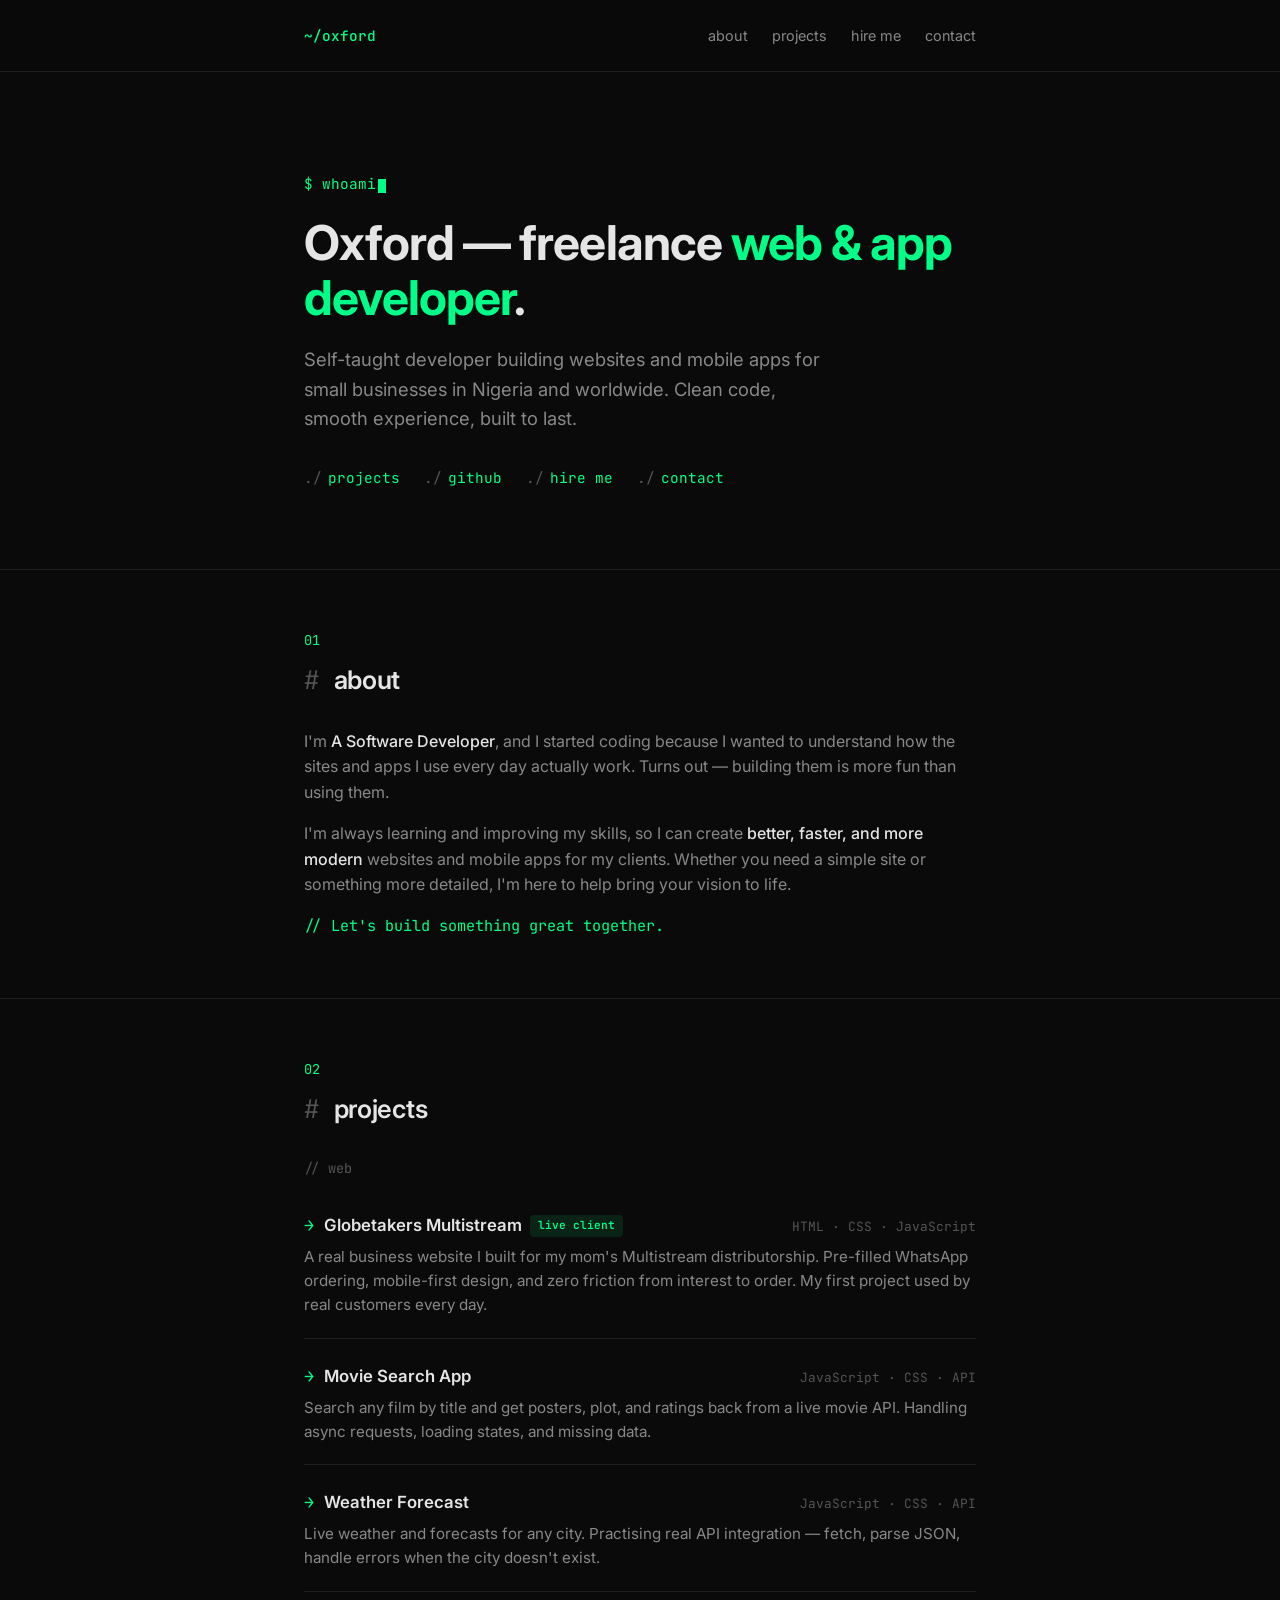
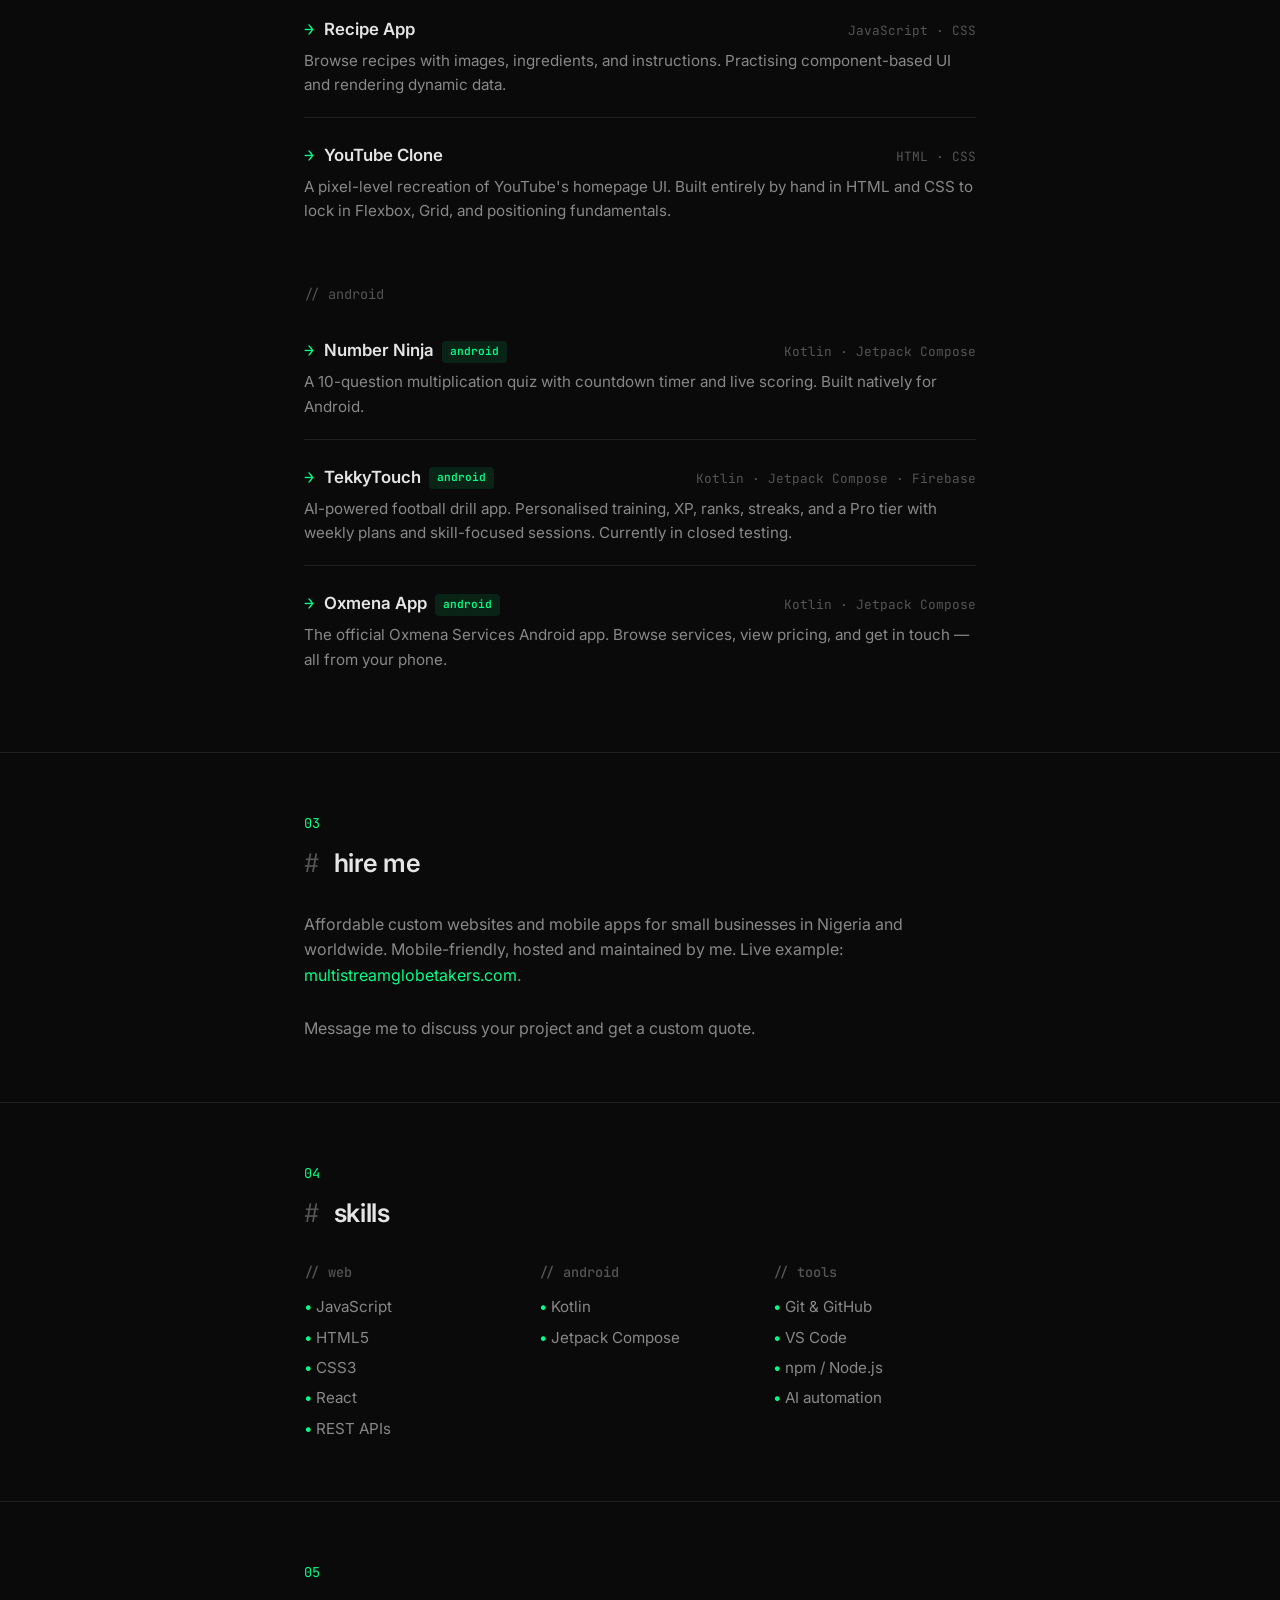
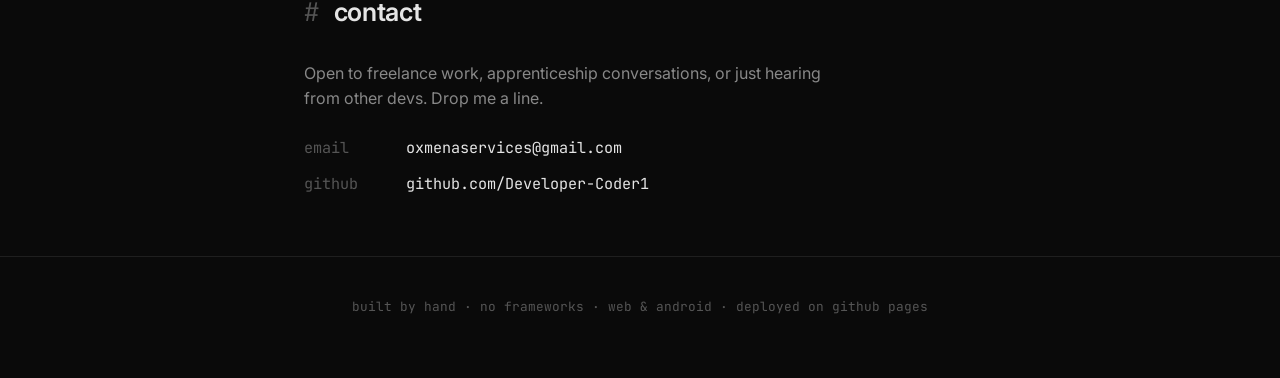
==== index.html @ 6ca4ce70 "Update website to be built around NIgeria" ====
<!DOCTYPE html>
<html lang="en-NG">
<head>
<meta charset="UTF-8" />
<meta name="viewport" content="width=device-width, initial-scale=1.0"/>
<title>Website Design in Nigeria | Business Websites & Apps | Oxmena</title>
  <link rel="icon" type="image/jpeg" href="Facebook-profile2.jpeg">
<meta name="description" content="Affordable custom websites and Android apps for Nigerian businesses and clients worldwide. Mobile-friendly, hosted and maintained by hand. Get a quote today." />
<link rel="preconnect" href="https://fonts.googleapis.com">
<link rel="preconnect" href="https://fonts.gstatic.com" crossorigin>
<link href="https://fonts.googleapis.com/css2?family=Inter:wght@400;500;600;700&family=JetBrains+Mono:wght@400;500&display=swap" rel="stylesheet">
<style>
  :root {
    --bg: #0a0a0a;
    --bg-elev: #121212;
    --border: #1f1f1f;
    --border-hover: #2a2a2a;
    --text: #e5e5e5;
    --text-dim: #888;
    --text-faint: #555;
    --accent: #00ff88;
    --accent-dim: rgba(0, 255, 136, 0.1);
  }
  * { margin: 0; padding: 0; box-sizing: border-box; }
  html { scroll-behavior: smooth; }
  body {
    font-family: 'Inter', -apple-system, sans-serif;
    background: var(--bg);
    color: var(--text);
    line-height: 1.6;
    font-size: 16px;
    -webkit-font-smoothing: antialiased;
  }
  .mono { font-family: 'JetBrains Mono', monospace; }
  a {
    color: var(--accent);
    text-decoration: none;
    transition: opacity 0.15s;
  }
  a:hover { opacity: 0.7; }
  .container {
    max-width: 720px;
    margin: 0 auto;
    padding: 0 24px;
  }
  /* NAV */
  nav {
    padding: 24px 0;
    position: sticky;
    top: 0;
    background: rgba(10, 10, 10, 0.85);
    backdrop-filter: blur(10px);
    border-bottom: 1px solid var(--border);
    z-index: 10;
  }
  nav .container {
    display: flex;
    justify-content: space-between;
    align-items: center;
    font-size: 0.9rem;
  }
  nav .logo {
    font-family: 'JetBrains Mono', monospace;
    color: var(--accent);
    font-weight: 500;
  }
  nav ul {
    list-style: none;
    display: flex;
    gap: 24px;
  }
  nav ul a {
    color: var(--text-dim);
  }
  nav ul a:hover { color: var(--text); opacity: 1; }
  /* HERO */
  .hero {
    padding: 100px 0 80px;
  }
  .hero .prompt {
    color: var(--accent);
    font-family: 'JetBrains Mono', monospace;
    font-size: 0.9rem;
    margin-bottom: 20px;
  }
  .hero h1 {
    font-size: clamp(2rem, 5vw, 3rem);
    font-weight: 700;
    line-height: 1.15;
    letter-spacing: -0.02em;
    margin-bottom: 20px;
  }
  .hero h1 .accent { color: var(--accent); }
  .hero .tagline {
    font-size: 1.15rem;
    color: var(--text-dim);
    margin-bottom: 32px;
    max-width: 540px;
  }
  .hero-links {
    display: flex;
    gap: 24px;
    flex-wrap: wrap;
    font-family: 'JetBrains Mono', monospace;
    font-size: 0.9rem;
  }
  .hero-links a {
    display: inline-flex;
    align-items: center;
    gap: 6px;
  }
  .hero-links a::before { content: './'; color: var(--text-faint); }
  /* SECTIONS */
  section.content {
    padding: 60px 0;
    border-top: 1px solid var(--border);
    scroll-margin-top: 80px;
  }
  .section-label {
    font-family: 'JetBrains Mono', monospace;
    color: var(--accent);
    font-size: 0.85rem;
    margin-bottom: 8px;
  }
  .section-title {
    font-size: 1.6rem;
    font-weight: 600;
    margin-bottom: 28px;
    letter-spacing: -0.01em;
  }
  .section-title::before {
    content: '# ';
    color: var(--text-faint);
    font-family: 'JetBrains Mono', monospace;
    font-weight: 400;
  }
  /* ABOUT */
  .about p {
    color: var(--text-dim);
    margin-bottom: 16px;
  }
  .about p:last-child { margin-bottom: 0; }
  .about strong { color: var(--text); font-weight: 500; }
  .about .closer {
    color: var(--accent);
    font-family: 'JetBrains Mono', monospace;
    font-size: 0.95rem;
    margin-top: 8px;
  }
  /* PROJECTS */
  .projects {
    display: flex;
    flex-direction: column;
    gap: 4px;
  }
  .project {
    display: block;
    padding: 20px 0;
    border-bottom: 1px solid var(--border);
    transition: padding-left 0.2s;
    color: var(--text);
  }
  .project:last-child { border-bottom: none; }
  .project:hover {
    padding-left: 12px;
    opacity: 1;
  }
  .project-header {
    display: flex;
    justify-content: space-between;
    align-items: baseline;
    margin-bottom: 6px;
    gap: 16px;
    flex-wrap: wrap;
  }
  .project-name {
    font-weight: 600;
    font-size: 1.05rem;
  }
  .project-name::before {
    content: '→ ';
    color: var(--accent);
    font-family: 'JetBrains Mono', monospace;
  }
  .project-badge {
    display: inline-block;
    margin-left: 8px;
    padding: 2px 8px;
    background: var(--accent-dim);
    color: var(--accent);
    font-family: 'JetBrains Mono', monospace;
    font-size: 0.7rem;
    border-radius: 4px;
    vertical-align: middle;
  }
  .project-tech {
    font-family: 'JetBrains Mono', monospace;
    font-size: 0.8rem;
    color: var(--text-faint);
  }
  .project p {
    color: var(--text-dim);
    font-size: 0.95rem;
    margin: 0;
  }
  /* SKILLS */
  .skills {
    display: grid;
    grid-template-columns: repeat(auto-fit, minmax(200px, 1fr));
    gap: 32px;
  }
  .skill-group h3 {
    font-family: 'JetBrains Mono', monospace;
    font-size: 0.85rem;
    color: var(--text-faint);
    margin-bottom: 12px;
    font-weight: 500;
  }
  .skill-group ul {
    list-style: none;
    display: flex;
    flex-direction: column;
    gap: 6px;
  }
  .skill-group li {
    color: var(--text-dim);
    font-size: 0.95rem;
  }
  .skill-group li::before {
    content: '• ';
    color: var(--accent);
  }
  /* PRICING */
  .pricing {
    display: flex;
    flex-direction: column;
    gap: 16px;
  }
  .tier {
    border: 1px solid var(--border);
    border-radius: 10px;
    padding: 24px;
    background: var(--bg-elev);
    transition: border-color 0.2s;
  }
  .tier:hover { border-color: var(--border-hover); }
  .tier.featured { border-color: var(--accent); }
  .tier-head {
    display: flex;
    justify-content: space-between;
    align-items: baseline;
    margin-bottom: 4px;
    gap: 12px;
    flex-wrap: wrap;
  }
  .tier-name {
    font-size: 1.1rem;
    font-weight: 600;
  }
  .tier-name::before {
    content: '$ ';
    color: var(--accent);
    font-family: 'JetBrains Mono', monospace;
  }
  .tier-tag {
    display: inline-block;
    margin-left: 8px;
    padding: 2px 8px;
    background: var(--accent-dim);
    color: var(--accent);
    font-family: 'JetBrains Mono', monospace;
    font-size: 0.7rem;
    border-radius: 4px;
    vertical-align: middle;
  }
  .tier-price {
    font-family: 'JetBrains Mono', monospace;
    color: var(--accent);
    font-size: 1rem;
    font-weight: 500;
  }
  .tier-sub {
    color: var(--text-faint);
    font-family: 'JetBrains Mono', monospace;
    font-size: 0.8rem;
    margin-bottom: 16px;
  }
  .tier ul {
    list-style: none;
    margin-bottom: 20px;
  }
  .tier ul li {
    color: var(--text-dim);
    font-size: 0.95rem;
    padding: 4px 0;
  }
  .tier ul li::before {
    content: '✓ ';
    color: var(--accent);
    font-family: 'JetBrains Mono', monospace;
    margin-right: 4px;
  }
  .tier-cta {
    display: inline-block;
    font-family: 'JetBrains Mono', monospace;
    font-size: 0.85rem;
    color: var(--accent);
    border: 1px solid var(--accent);
    padding: 8px 16px;
    border-radius: 6px;
    transition: all 0.2s;
  }
  .tier-cta:hover {
    background: var(--accent);
    color: var(--bg);
    opacity: 1;
  }
  .tier-cta::before { content: './'; color: inherit; opacity: 0.6; }
  .pricing-note {
    color: var(--text-faint);
    font-family: 'JetBrains Mono', monospace;
    font-size: 0.8rem;
    margin-top: 16px;
    line-height: 1.7;
  }
  /* NAIRA PRICING TABLE */
  .naira-table {
    margin-top: 32px;
    border: 1px solid var(--border);
    border-radius: 10px;
    overflow: hidden;
    background: var(--bg-elev);
  }
  .naira-head {
    padding: 16px 20px;
    border-bottom: 1px solid var(--border);
    font-family: 'JetBrains Mono', monospace;
    font-size: 0.85rem;
    color: var(--accent);
  }
  .naira-row {
    display: grid;
    grid-template-columns: 1fr 1.4fr 1fr;
    gap: 12px;
    padding: 14px 20px;
    border-bottom: 1px solid var(--border);
    font-size: 0.9rem;
    align-items: baseline;
  }
  .naira-row:last-child { border-bottom: none; }
  .naira-row.header {
    font-family: 'JetBrains Mono', monospace;
    font-size: 0.75rem;
    color: var(--text-faint);
    text-transform: uppercase;
    letter-spacing: 0.05em;
  }
  .naira-row .pkg { font-weight: 600; color: var(--text); }
  .naira-row .price { color: var(--accent); font-family: 'JetBrains Mono', monospace; }
  .naira-row .total { color: var(--text-dim); font-family: 'JetBrains Mono', monospace; font-size: 0.85rem; }
  @media (max-width: 600px) {
    .naira-row { grid-template-columns: 1fr; gap: 4px; padding: 14px 16px; }
    .naira-row.header { display: none; }
    .naira-row .price::before { content: 'Setup + hosting: '; color: var(--text-faint); }
    .naira-row .total::before { content: 'Year 1 total: '; color: var(--text-faint); }
  }
  /* CONTACT */
  .contact p {
    color: var(--text-dim);
    margin-bottom: 24px;
    max-width: 540px;
  }
  .contact-list {
    display: flex;
    flex-direction: column;
    gap: 12px;
    font-family: 'JetBrains Mono', monospace;
    font-size: 0.95rem;
  }
  .contact-list a {
    display: inline-flex;
    gap: 12px;
    color: var(--text);
  }
  .contact-list .label {
    color: var(--text-faint);
    min-width: 90px;
  }
  /* FOOTER */
  footer {
    padding: 40px 0 60px;
    border-top: 1px solid var(--border);
    font-family: 'JetBrains Mono', monospace;
    font-size: 0.8rem;
    color: var(--text-faint);
    text-align: center;
  }
  /* FADE IN */
  .reveal {
    opacity: 0;
    transform: translateY(16px);
    transition: opacity 0.5s, transform 0.5s;
  }
  .reveal.visible {
    opacity: 1;
    transform: translateY(0);
  }
  /* CURSOR */
  .cursor {
    display: inline-block;
    width: 8px;
    height: 1em;
    background: var(--accent);
    vertical-align: text-bottom;
    animation: blink 1s infinite;
    margin-left: 2px;
  }
  @keyframes blink {
    0%, 49% { opacity: 1; }
    50%, 100% { opacity: 0; }
  }
  @media (max-width: 600px) {
    nav ul { gap: 14px; }
    .hero { padding: 60px 0 40px; }
    section.content { padding: 48px 0; }
    .tier { padding: 20px; }
  }
</style>
</head>
<body>
<nav>
  <div class="container">
    <span class="logo">~/oxford</span>
    <ul>
      <li><a href="#about">about</a></li>
      <li><a href="#projects">projects</a></li>
      <li><a href="#hire">hire me</a></li>
      <li><a href="#contact">contact</a></li>
    </ul>
  </div>
</nav>
<header class="hero">
  <div class="container">
    <div class="prompt">$ whoami<span class="cursor"></span></div>
    <h1>Oxford — freelance <span class="accent">web & app developer</span>.</h1>
    <p class="tagline">Self-taught developer building websites and mobile apps for small businesses in Nigeria and worldwide. Clean code, smooth experience, built to last.</p>
    <div class="hero-links">
      <a href="#projects">projects</a>
      <a href="https://github.com/Developer-Coder1" target="_blank" rel="noopener">github</a>
      <a href="#hire">hire me</a>
      <a href="#contact">contact</a>
    </div>
  </div>
</header>
<section id="about" class="content">
  <div class="container about reveal">
    <div class="section-label">01</div>
    <h2 class="section-title">about</h2>
    <p>I'm <strong>A Software Developer</strong>, and I started coding because I wanted to understand how the sites and apps I use every day actually work. Turns out — building them is more fun than using them.</p>
    <p>I'm always learning and improving my skills, so I can create <strong>better, faster, and more modern</strong> websites and mobile apps for my clients. Whether you need a simple site or something more detailed, I'm here to help bring your vision to life.</p>
    <p class="closer">// Let's build something great together.</p>
  </div>
</section>

<section id="projects" class="content">
  <div class="container reveal">
    <div class="section-label">02</div>
    <h2 class="section-title">projects</h2>

    <p style="font-family: 'JetBrains Mono', monospace; font-size: 0.85rem; color: var(--text-faint); margin-bottom: 12px;">// web</p>
    <div class="projects">
      <a class="project" href="https://www.multistreamglobetakers.com/" target="_blank" rel="noopener">
        <div class="project-header">
          <span class="project-name">Globetakers Multistream<span class="project-badge">live client</span></span>
          <span class="project-tech">HTML · CSS · JavaScript</span>
        </div>
        <p>A real business website I built for my mom's Multistream distributorship. Pre-filled WhatsApp ordering, mobile-first design, and zero friction from interest to order. My first project used by real customers every day.</p>
      </a>
      <a class="project" href="https://movie-search-app-one-flax.vercel.app" target="_blank" rel="noopener">
        <div class="project-header">
          <span class="project-name">Movie Search App</span>
          <span class="project-tech">JavaScript · CSS · API</span>
        </div>
        <p>Search any film by title and get posters, plot, and ratings back from a live movie API. Handling async requests, loading states, and missing data.</p>
      </a>
      <a class="project" href="https://weather-forecast-project-zeta.vercel.app" target="_blank" rel="noopener">
        <div class="project-header">
          <span class="project-name">Weather Forecast</span>
          <span class="project-tech">JavaScript · CSS · API</span>
        </div>
        <p>Live weather and forecasts for any city. Practising real API integration — fetch, parse JSON, handle errors when the city doesn't exist.</p>
      </a>
      <a class="project" href="https://recipe-app-phi-seven-26.vercel.app" target="_blank" rel="noopener">
        <div class="project-header">
          <span class="project-name">Recipe App</span>
          <span class="project-tech">JavaScript · CSS</span>
        </div>
        <p>Browse recipes with images, ingredients, and instructions. Practising component-based UI and rendering dynamic data.</p>
      </a>
      <a class="project" href="https://youtube-clone-phi-eight-50.vercel.app" target="_blank" rel="noopener">
        <div class="project-header">
          <span class="project-name">YouTube Clone</span>
          <span class="project-tech">HTML · CSS</span>
        </div>
        <p>A pixel-level recreation of YouTube's homepage UI. Built entirely by hand in HTML and CSS to lock in Flexbox, Grid, and positioning fundamentals.</p>
      </a>
    </div>

    <p style="font-family: 'JetBrains Mono', monospace; font-size: 0.85rem; color: var(--text-faint); margin-top: 40px; margin-bottom: 12px;">// android</p>
    <div class="projects">
      <a class="project" href="https://drive.google.com/file/d/12guSor7JVhcMAzMEtqjphA_DUZGml_Up/view?usp=drive_link" target="_blank" rel="noopener">
        <div class="project-header">
          <span class="project-name">Number Ninja<span class="project-badge">android</span></span>
          <span class="project-tech">Kotlin · Jetpack Compose</span>
        </div>
        <p>A 10-question multiplication quiz with countdown timer and live scoring. Built natively for Android.</p>
      </a>

      <a class="project" href="apps/tekkytouch/index.html">
  <div class="project-header">
    <span class="project-name">TekkyTouch<span class="project-badge">android</span></span>
    <span class="project-tech">Kotlin · Jetpack Compose · Firebase</span>
  </div>
  <p>AI-powered football drill app. Personalised training, XP, ranks, streaks, and a Pro tier with weekly plans and skill-focused sessions. Currently in closed testing.</p>
</a>

      <a class="project" href="https://drive.google.com/file/d/1FTjlqcPFk94S-OUprCwX1YQOne4w-sd7/view?usp=drive_link" target="_blank" rel="noopener">
        <div class="project-header">
          <span class="project-name">Oxmena App<span class="project-badge">android</span></span>
          <span class="project-tech">Kotlin · Jetpack Compose</span>
        </div>
        <p>The official Oxmena Services Android app. Browse services, view pricing, and get in touch — all from your phone.</p>
      </a>
    </div>

  </div>
</section>

  <section id="hire" class="content">
  <div class="container reveal">  
     <div class="section-label">03</div>
    <h2 class="section-title">hire me</h2>
  <p style="color: var(--text-dim); margin-bottom: 28px;">Affordable custom websites and mobile apps for small businesses in Nigeria and worldwide. Mobile-friendly, hosted and maintained by me. Live example: <a href="https://www.multistreamglobetakers.com/" target="_blank">multistreamglobetakers.com</a>.</p>
    <p style="color: var(--text-dim);">Message me to discuss your project and get a custom quote.</p>
  </div>
</section>
  
<section id="skills" class="content">
  <div class="container reveal">
    <div class="section-label">04</div>
    <h2 class="section-title">skills</h2>
    <div class="skills">
     <div class="skill-group">
  <h3>// web</h3>
  <ul>
    <li>JavaScript</li>
    <li>HTML5</li>
    <li>CSS3</li>
    <li>React</li>
    <li>REST APIs</li>
  </ul>
</div>

<div class="skill-group">
  <h3>// android</h3>
  <ul>
    <li>Kotlin</li>
    <li>Jetpack Compose</li>
  </ul>
</div>
      
      <div class="skill-group">
        <h3>// tools</h3>
        <ul>
          <li>Git &amp; GitHub</li>
          <li>VS Code</li>
          <li>npm / Node.js</li>
          <li>AI automation</li>
        </ul>
      </div>
      
    </div>
  </div>
</section>
<section id="contact" class="content">
  <div class="container contact reveal">
    <div class="section-label">05</div>
    <h2 class="section-title">contact</h2>
    <p>Open to freelance work, apprenticeship conversations, or just hearing from other devs. Drop me a line.</p>
    <div class="contact-list">
      <a href="mailto:oxmenaservices@gmail.com">
        <span class="label">email</span><span>oxmenaservices@gmail.com</span>
      </a>
      <a href="https://github.com/Developer-Coder1" target="_blank" rel="noopener">
        <span class="label">github</span><span>github.com/Developer-Coder1</span>
      </a>
    </div>
  </div>
</section>
<footer>
  <div class="container">
<p>built by hand · no frameworks · web & android · deployed on github pages</p>
  </div>
</footer>
<script>
  const io = new IntersectionObserver((entries) => {
    entries.forEach(e => { if (e.isIntersecting) e.target.classList.add('visible'); });
  }, { threshold: 0.1 });
  document.querySelectorAll('.reveal').forEach(el => io.observe(el));
</script>
<script type="application/ld+json">
{
  "@context": "https://schema.org",
  "@type": "ProfessionalService",
  "name": "Oxmena Services",
  "description": "Freelance web design and Android app development for small businesses in Nigeria and worldwide.",
  "url": "https://oxmena.com",
  "image": "https://oxmena.com/Facebook-profile2.jpeg",
  "email": "oxmenaservices@gmail.com",
  "founder": {
    "@type": "Person",
    "name": "Oxford"
  },
  "areaServed": [
    { "@type": "Country", "name": "Nigeria" }
  ],
  "priceRange": "₦₦",
  "currenciesAccepted": "NGN",
  "knowsAbout": ["Web Design", "Web Development", "Android App Development", "JavaScript", "React", "Kotlin"],
  "sameAs": [
    "https://github.com/Developer-Coder1"
  ]
}
</script>
</body>
</html>
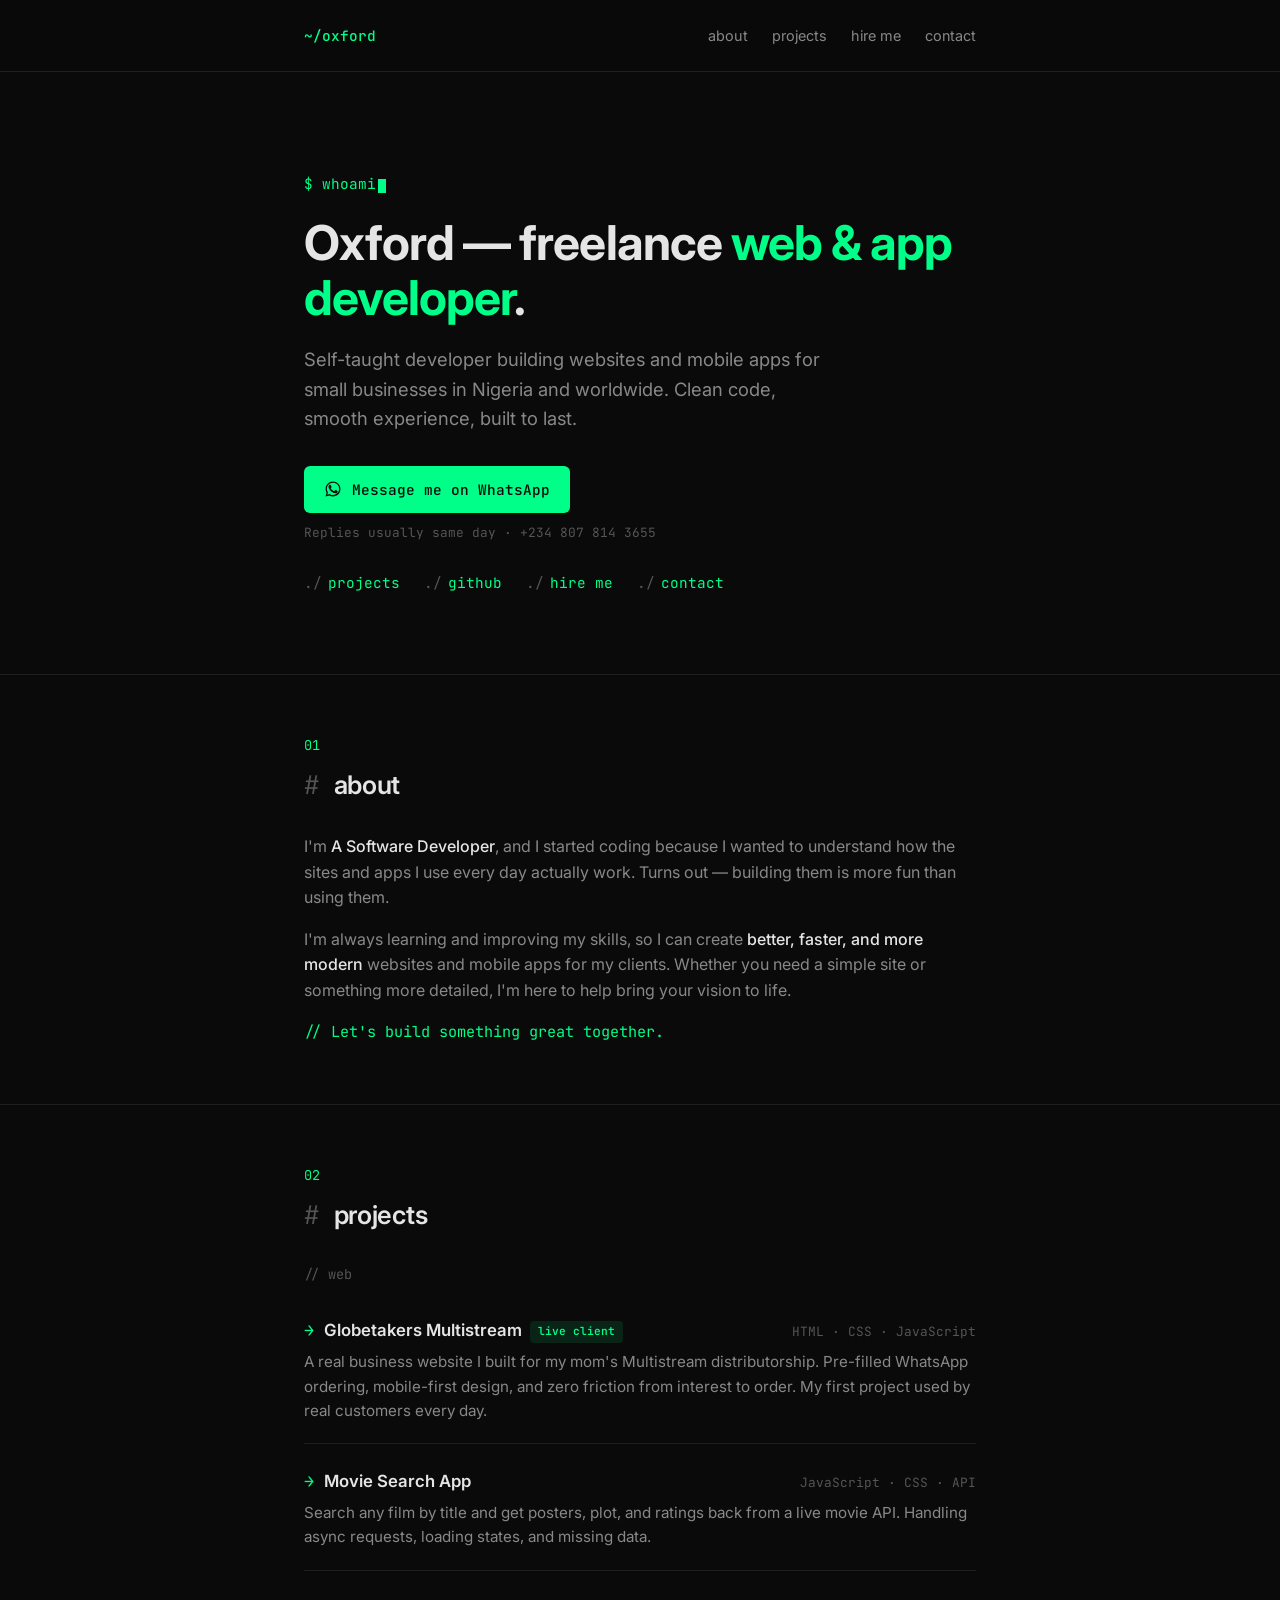
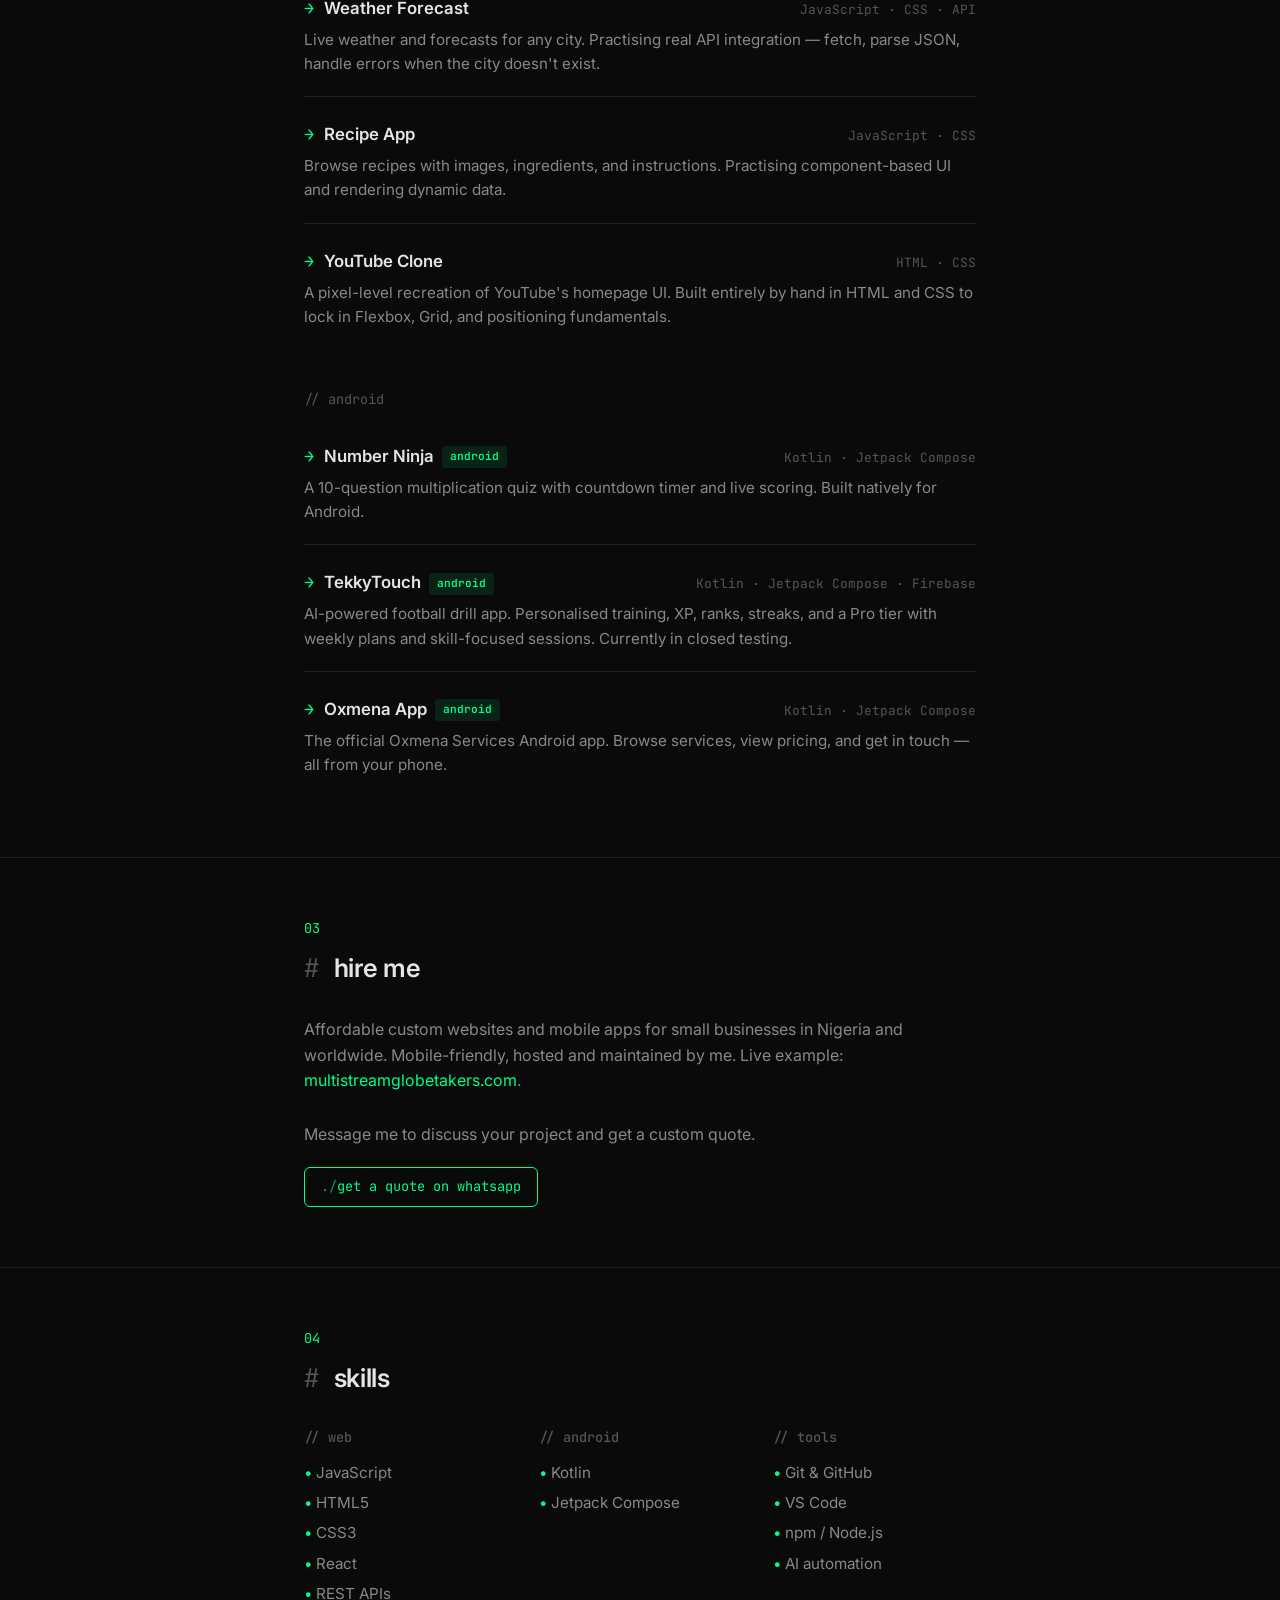
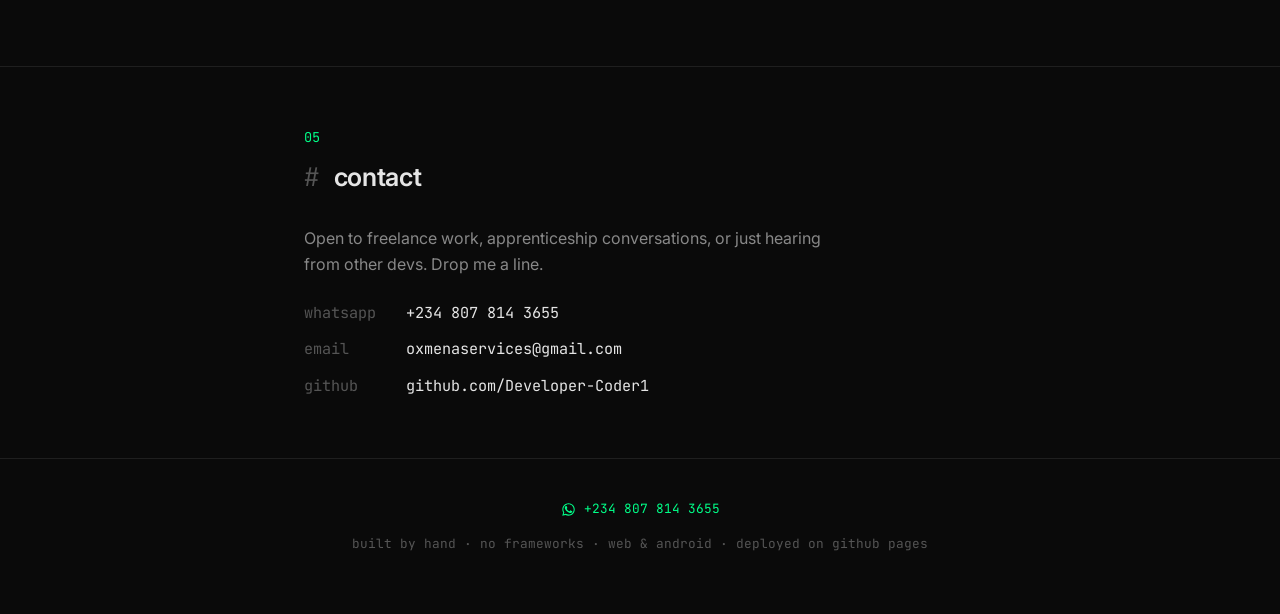
==== commit 110dbd0a: "Add google tag" ====
--- a/index.html
+++ b/index.html
@@ -3,7 +3,17 @@
 <head>
 <meta charset="UTF-8" />
 <meta name="viewport" content="width=device-width, initial-scale=1.0"/>
-<title>Website Design in Nigeria | Business Websites & Apps | Oxmena</title>
+
+<!-- Google tag (gtag.js) -->
+<script async src="https://www.googletagmanager.com/gtag/js?id=AW-947799968"></script>
+<script>
+  window.dataLayer = window.dataLayer || [];
+  function gtag(){dataLayer.push(arguments);}
+  gtag('js', new Date());
+  gtag('config', 'AW-947799968');
+</script>
+
+<title>Website Design in Nigeria | Business Websites &amp; Apps | Oxmena</title>
   <link rel="icon" type="image/jpeg" href="Facebook-profile2.jpeg">
 <meta name="description" content="Affordable custom websites and Android apps for Nigerian businesses and clients worldwide. Mobile-friendly, hosted and maintained by hand. Get a quote today." />
 <link rel="preconnect" href="https://fonts.googleapis.com">
@@ -110,6 +120,29 @@
     gap: 6px;
   }
   .hero-links a::before { content: './'; color: var(--text-faint); }
+  /* WHATSAPP BUTTON */
+  .wa-btn {
+    display: inline-flex;
+    align-items: center;
+    gap: 10px;
+    font-family: 'JetBrains Mono', monospace;
+    font-size: 0.9rem;
+    color: var(--bg);
+    background: var(--accent);
+    padding: 12px 20px;
+    border-radius: 6px;
+    font-weight: 500;
+    margin-bottom: 28px;
+    transition: opacity 0.2s;
+  }
+  .wa-btn:hover { opacity: 0.85; }
+  .wa-btn svg { width: 18px; height: 18px; fill: currentColor; }
+  .wa-note {
+    font-family: 'JetBrains Mono', monospace;
+    font-size: 0.8rem;
+    color: var(--text-faint);
+    margin: -18px 0 28px;
+  }
   /* SECTIONS */
   section.content {
     padding: 60px 0;
@@ -395,6 +428,14 @@
     color: var(--text-faint);
     text-align: center;
   }
+  footer .footer-wa {
+    display: inline-flex;
+    align-items: center;
+    gap: 8px;
+    margin-bottom: 14px;
+    color: var(--accent);
+  }
+  footer .footer-wa svg { width: 15px; height: 15px; fill: currentColor; }
   /* FADE IN */
   .reveal {
     opacity: 0;
@@ -442,8 +483,17 @@
 <header class="hero">
   <div class="container">
     <div class="prompt">$ whoami<span class="cursor"></span></div>
-    <h1>Oxford — freelance <span class="accent">web & app developer</span>.</h1>
+    <h1>Oxford — freelance <span class="accent">web &amp; app developer</span>.</h1>
     <p class="tagline">Self-taught developer building websites and mobile apps for small businesses in Nigeria and worldwide. Clean code, smooth experience, built to last.</p>
+
+    <a class="wa-btn wa-cta"
+       href="https://wa.me/2348078143655?text=Hi%20Oxford%2C%20I%20saw%20oxmena.com%20and%20I%27d%20like%20a%20website%20for%20my%20business"
+       target="_blank" rel="noopener">
+      <svg viewBox="0 0 24 24" aria-hidden="true"><path d="M17.47 14.38c-.3-.15-1.75-.86-2.02-.96-.27-.1-.47-.15-.67.15-.2.3-.77.96-.94 1.16-.17.2-.35.22-.64.07-.3-.15-1.25-.46-2.38-1.47-.88-.78-1.47-1.75-1.64-2.05-.17-.3-.02-.46.13-.6.13-.13.3-.35.45-.52.15-.17.2-.3.3-.5.1-.2.05-.37-.02-.52-.08-.15-.67-1.6-.92-2.2-.24-.58-.49-.5-.67-.51h-.57c-.2 0-.52.07-.79.37-.27.3-1.04 1.02-1.04 2.48s1.06 2.88 1.21 3.08c.15.2 2.1 3.2 5.08 4.49.71.3 1.26.49 1.69.63.71.22 1.36.19 1.87.12.57-.09 1.75-.72 2-1.41.25-.7.25-1.29.17-1.41-.07-.13-.27-.2-.57-.35zM12.04 2C6.58 2 2.13 6.45 2.13 11.91c0 1.75.46 3.45 1.32 4.95L2 22l5.25-1.38a9.87 9.87 0 0 0 4.79 1.22h.01c5.46 0 9.91-4.45 9.91-9.91 0-2.65-1.03-5.14-2.9-7.01A9.82 9.82 0 0 0 12.04 2zm0 18.02h-.01a8.2 8.2 0 0 1-4.19-1.15l-.3-.18-3.12.82.83-3.04-.2-.31a8.16 8.16 0 0 1-1.25-4.35c0-4.54 3.7-8.24 8.25-8.24 2.2 0 4.27.86 5.83 2.42a8.19 8.19 0 0 1 2.41 5.83c0 4.54-3.7 8.2-8.25 8.2z"/></svg>
+      Message me on WhatsApp
+    </a>
+    <p class="wa-note">Replies usually same day · +234 807 814 3655</p>
+
     <div class="hero-links">
       <a href="#projects">projects</a>
       <a href="https://github.com/Developer-Coder1" target="_blank" rel="noopener">github</a>
@@ -541,7 +591,10 @@
      <div class="section-label">03</div>
     <h2 class="section-title">hire me</h2>
   <p style="color: var(--text-dim); margin-bottom: 28px;">Affordable custom websites and mobile apps for small businesses in Nigeria and worldwide. Mobile-friendly, hosted and maintained by me. Live example: <a href="https://www.multistreamglobetakers.com/" target="_blank">multistreamglobetakers.com</a>.</p>
-    <p style="color: var(--text-dim);">Message me to discuss your project and get a custom quote.</p>
+    <p style="color: var(--text-dim); margin-bottom: 20px;">Message me to discuss your project and get a custom quote.</p>
+    <a class="tier-cta wa-cta"
+       href="https://wa.me/2348078143655?text=Hi%20Oxford%2C%20I%20saw%20oxmena.com%20and%20I%27d%20like%20a%20quote%20for%20my%20business"
+       target="_blank" rel="noopener">get a quote on whatsapp</a>
   </div>
 </section>
   
@@ -588,6 +641,9 @@
     <h2 class="section-title">contact</h2>
     <p>Open to freelance work, apprenticeship conversations, or just hearing from other devs. Drop me a line.</p>
     <div class="contact-list">
+      <a class="wa-cta" href="https://wa.me/2348078143655?text=Hi%20Oxford%2C%20I%20saw%20oxmena.com" target="_blank" rel="noopener">
+        <span class="label">whatsapp</span><span>+234 807 814 3655</span>
+      </a>
       <a href="mailto:oxmenaservices@gmail.com">
         <span class="label">email</span><span>oxmenaservices@gmail.com</span>
       </a>
@@ -599,7 +655,13 @@
 </section>
 <footer>
   <div class="container">
-<p>built by hand · no frameworks · web & android · deployed on github pages</p>
+    <a class="footer-wa wa-cta"
+       href="https://wa.me/2348078143655?text=Hi%20Oxford%2C%20I%20saw%20oxmena.com"
+       target="_blank" rel="noopener">
+      <svg viewBox="0 0 24 24" aria-hidden="true"><path d="M17.47 14.38c-.3-.15-1.75-.86-2.02-.96-.27-.1-.47-.15-.67.15-.2.3-.77.96-.94 1.16-.17.2-.35.22-.64.07-.3-.15-1.25-.46-2.38-1.47-.88-.78-1.47-1.75-1.64-2.05-.17-.3-.02-.46.13-.6.13-.13.3-.35.45-.52.15-.17.2-.3.3-.5.1-.2.05-.37-.02-.52-.08-.15-.67-1.6-.92-2.2-.24-.58-.49-.5-.67-.51h-.57c-.2 0-.52.07-.79.37-.27.3-1.04 1.02-1.04 2.48s1.06 2.88 1.21 3.08c.15.2 2.1 3.2 5.08 4.49.71.3 1.26.49 1.69.63.71.22 1.36.19 1.87.12.57-.09 1.75-.72 2-1.41.25-.7.25-1.29.17-1.41-.07-.13-.27-.2-.57-.35zM12.04 2C6.58 2 2.13 6.45 2.13 11.91c0 1.75.46 3.45 1.32 4.95L2 22l5.25-1.38a9.87 9.87 0 0 0 4.79 1.22h.01c5.46 0 9.91-4.45 9.91-9.91 0-2.65-1.03-5.14-2.9-7.01A9.82 9.82 0 0 0 12.04 2zm0 18.02h-.01a8.2 8.2 0 0 1-4.19-1.15l-.3-.18-3.12.82.83-3.04-.2-.31a8.16 8.16 0 0 1-1.25-4.35c0-4.54 3.7-8.24 8.25-8.24 2.2 0 4.27.86 5.83 2.42a8.19 8.19 0 0 1 2.41 5.83c0 4.54-3.7 8.2-8.25 8.2z"/></svg>
+      +234 807 814 3655
+    </a>
+<p>built by hand · no frameworks · web &amp; android · deployed on github pages</p>
   </div>
 </footer>
 <script>
@@ -607,6 +669,21 @@
     entries.forEach(e => { if (e.isIntersecting) e.target.classList.add('visible'); });
   }, { threshold: 0.1 });
   document.querySelectorAll('.reveal').forEach(el => io.observe(el));
+</script>
+
+<!-- WhatsApp click → Google Ads conversion -->
+<script>
+  // PASTE YOUR CONVERSION LABEL BETWEEN THE QUOTES, e.g. 'AbC-D_efGhIjKlMn'
+  var CONVERSION_LABEL = '';
+
+  document.querySelectorAll('.wa-cta').forEach(function (el) {
+    el.addEventListener('click', function () {
+      if (!CONVERSION_LABEL) return;
+      gtag('event', 'conversion', {
+        'send_to': 'AW-947799968/' + CONVERSION_LABEL
+      });
+    });
+  });
 </script>
 <script type="application/ld+json">
 {
@@ -617,6 +694,7 @@
   "url": "https://oxmena.com",
   "image": "https://oxmena.com/Facebook-profile2.jpeg",
   "email": "oxmenaservices@gmail.com",
+  "telephone": "+2348078143655",
   "founder": {
     "@type": "Person",
     "name": "Oxford"
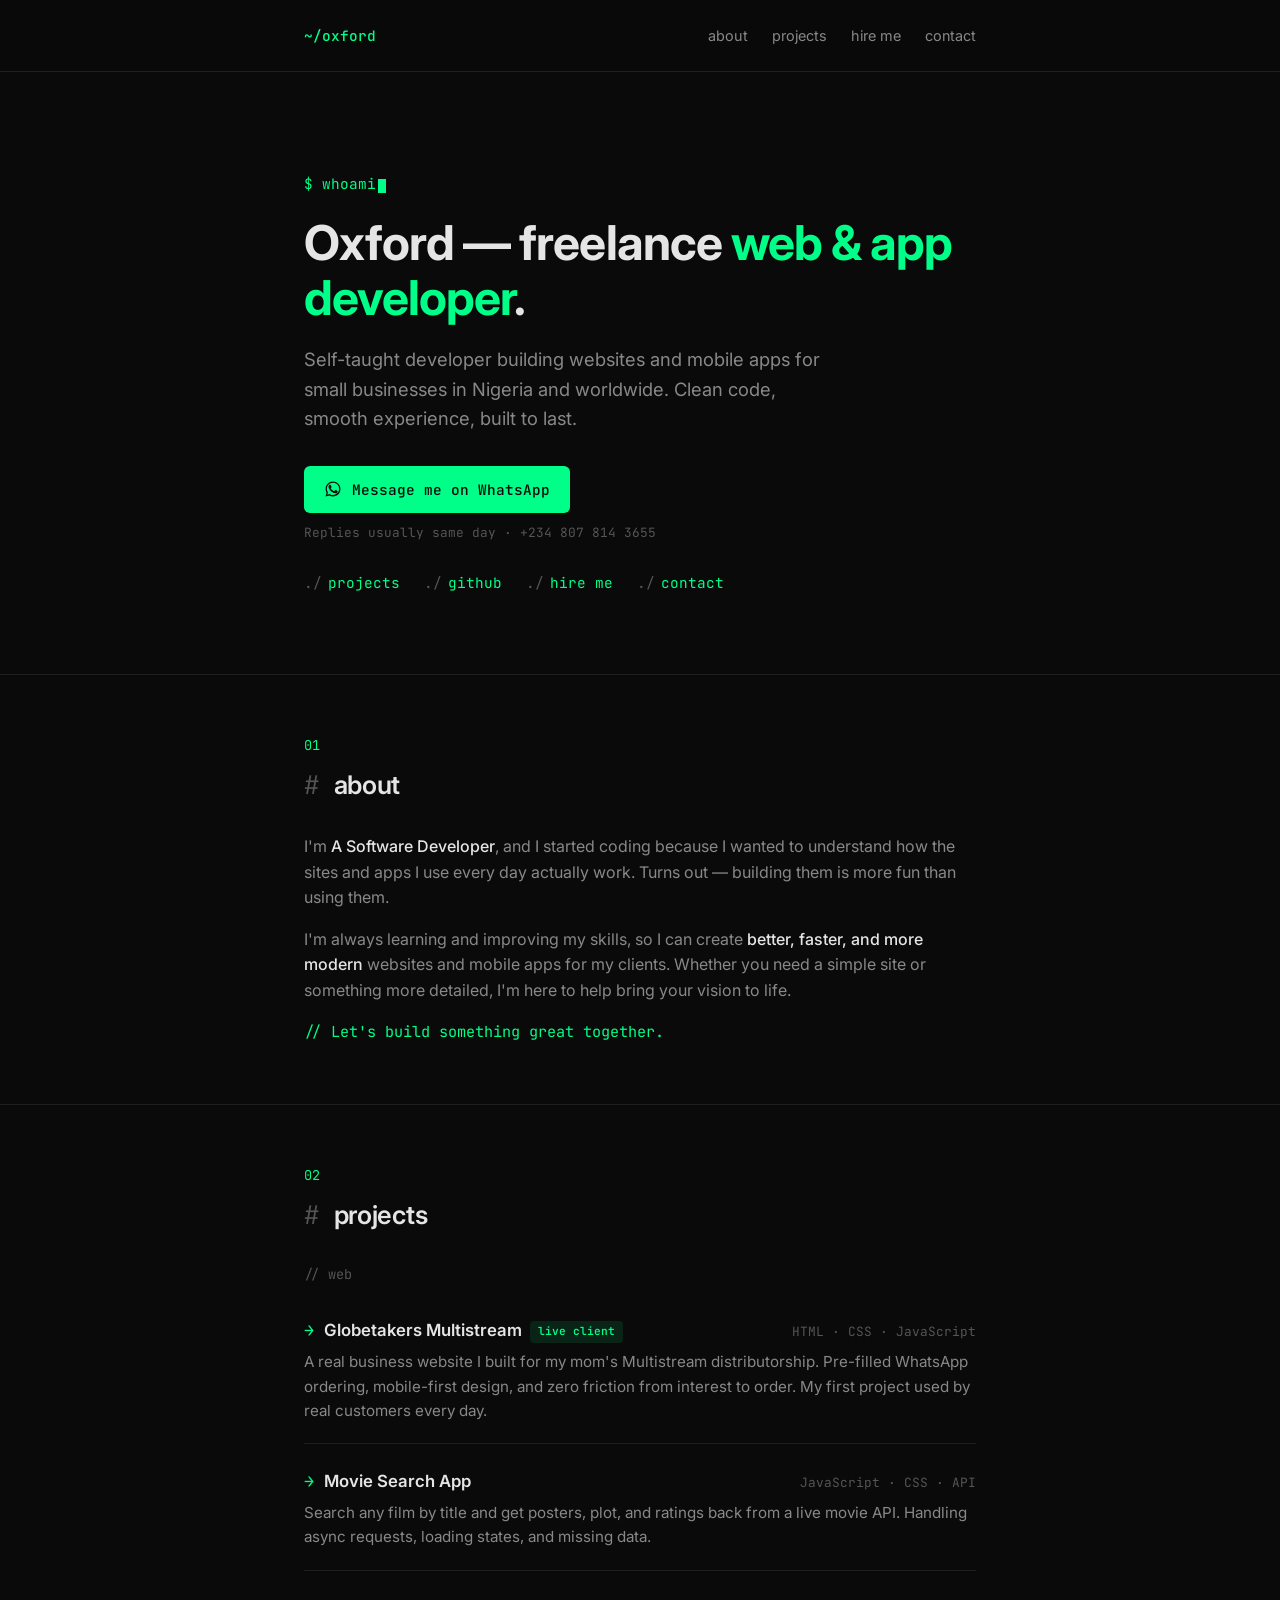
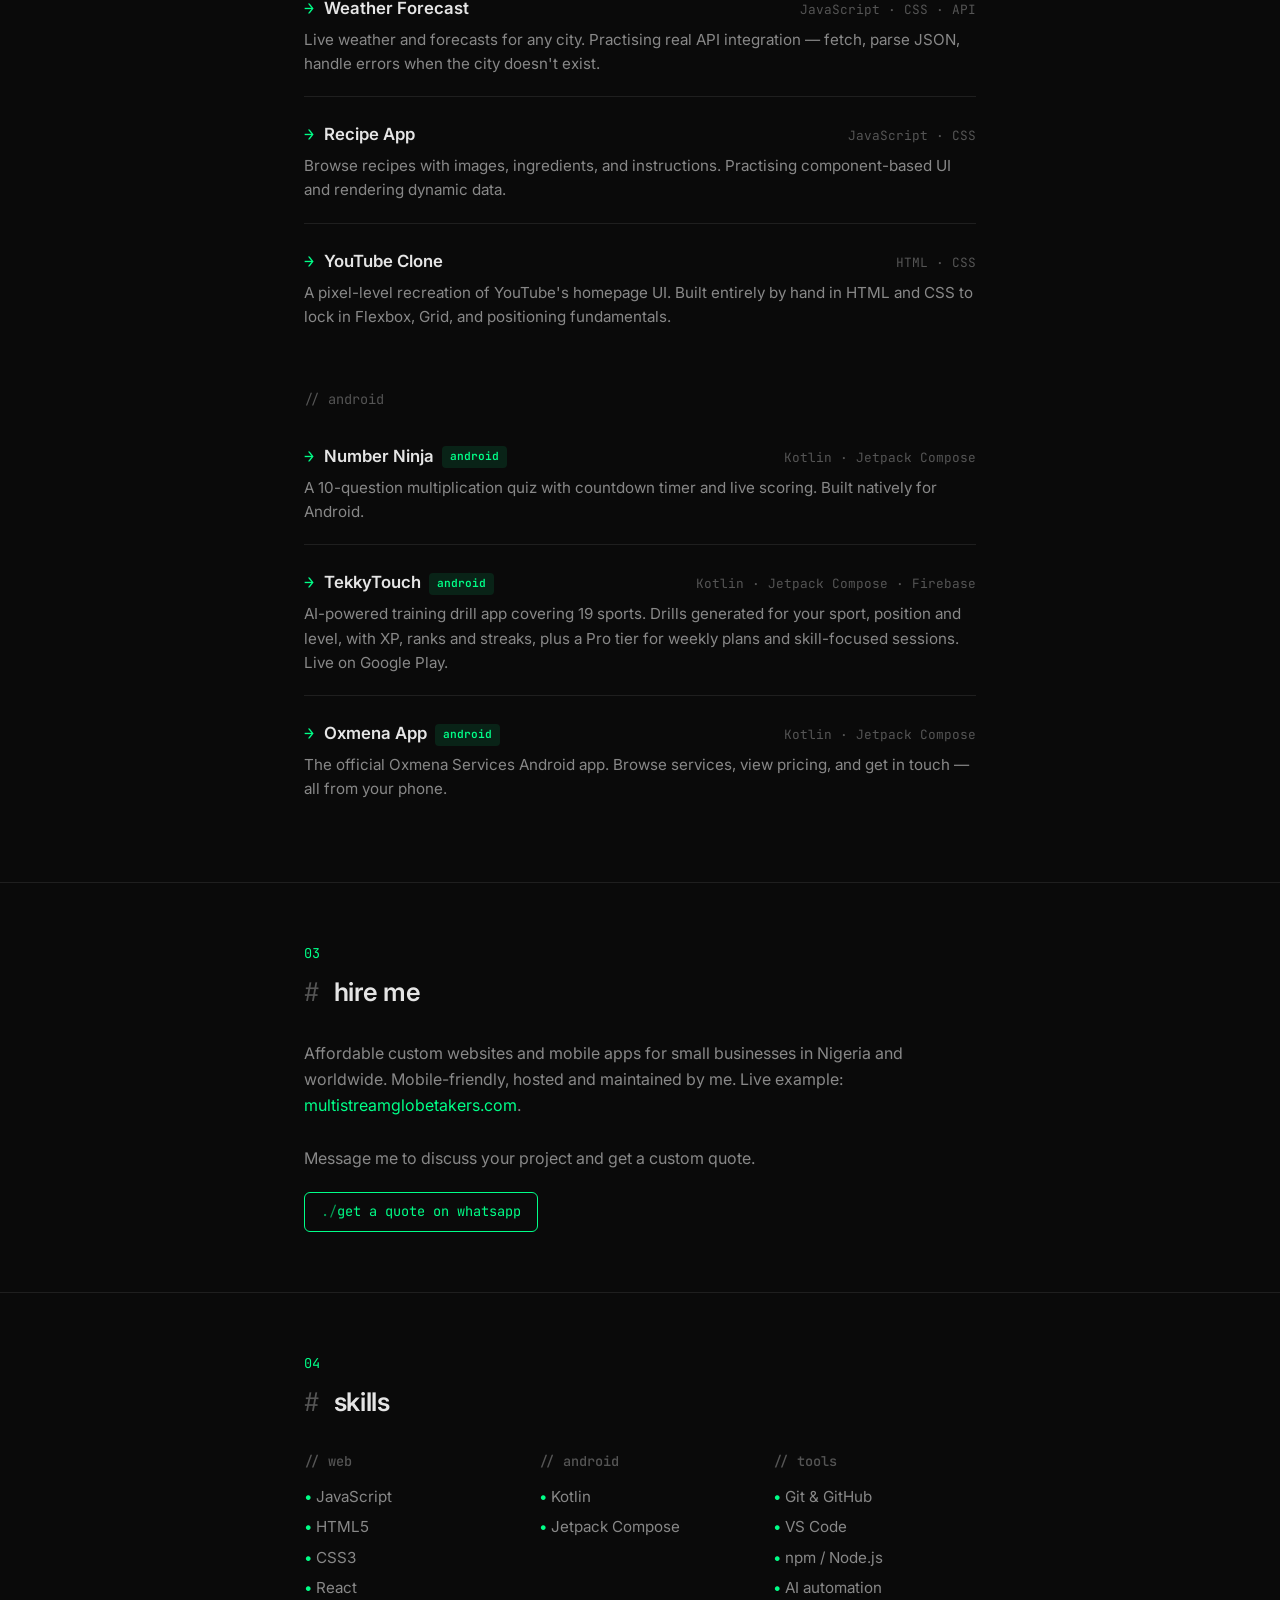
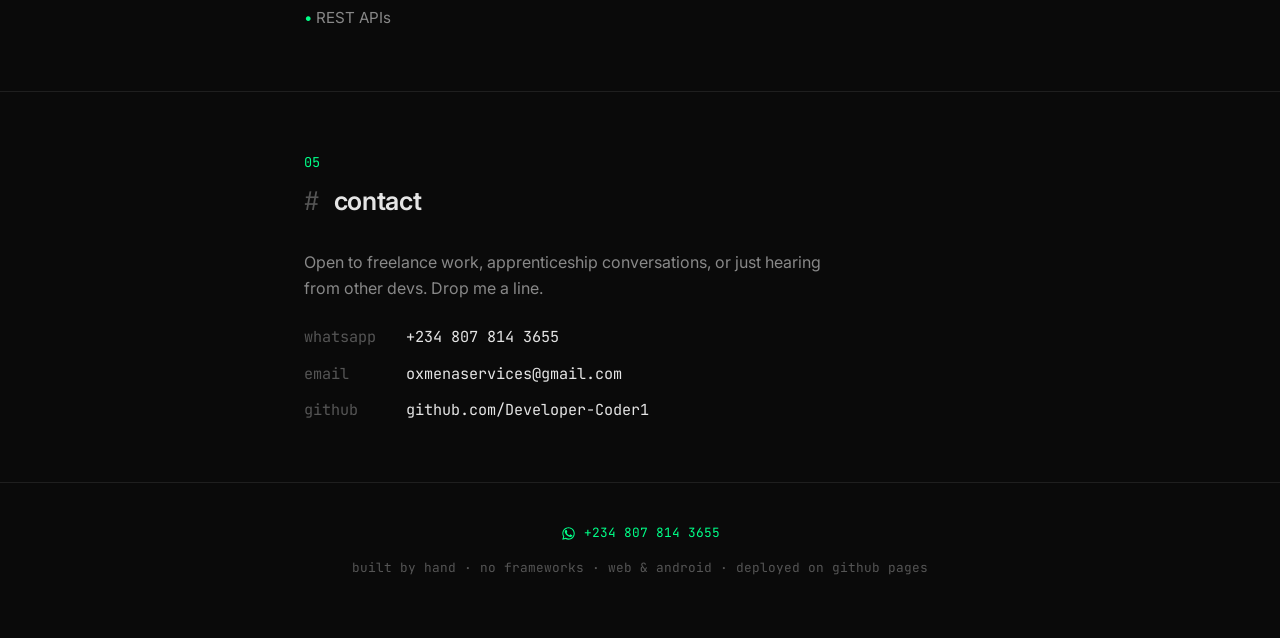
==== commit 589b6b54: "Update Tekkytouch from football to 19 sports" ====
--- a/index.html
+++ b/index.html
@@ -571,7 +571,7 @@
     <span class="project-name">TekkyTouch<span class="project-badge">android</span></span>
     <span class="project-tech">Kotlin · Jetpack Compose · Firebase</span>
   </div>
-  <p>AI-powered football drill app. Personalised training, XP, ranks, streaks, and a Pro tier with weekly plans and skill-focused sessions. Currently in closed testing.</p>
+  <p>AI-powered training drill app covering 19 sports. Drills generated for your sport, position and level, with XP, ranks and streaks, plus a Pro tier for weekly plans and skill-focused sessions. Live on Google Play.</p>
 </a>
 
       <a class="project" href="https://drive.google.com/file/d/1FTjlqcPFk94S-OUprCwX1YQOne4w-sd7/view?usp=drive_link" target="_blank" rel="noopener">
@@ -673,8 +673,7 @@
 
 <!-- WhatsApp click → Google Ads conversion -->
 <script>
-  // PASTE YOUR CONVERSION LABEL BETWEEN THE QUOTES, e.g. 'AbC-D_efGhIjKlMn'
-  var CONVERSION_LABEL = '';
+  var CONVERSION_LABEL = 'V0aJCM7WwO4cEKCP-cMD';
 
   document.querySelectorAll('.wa-cta').forEach(function (el) {
     el.addEventListener('click', function () {
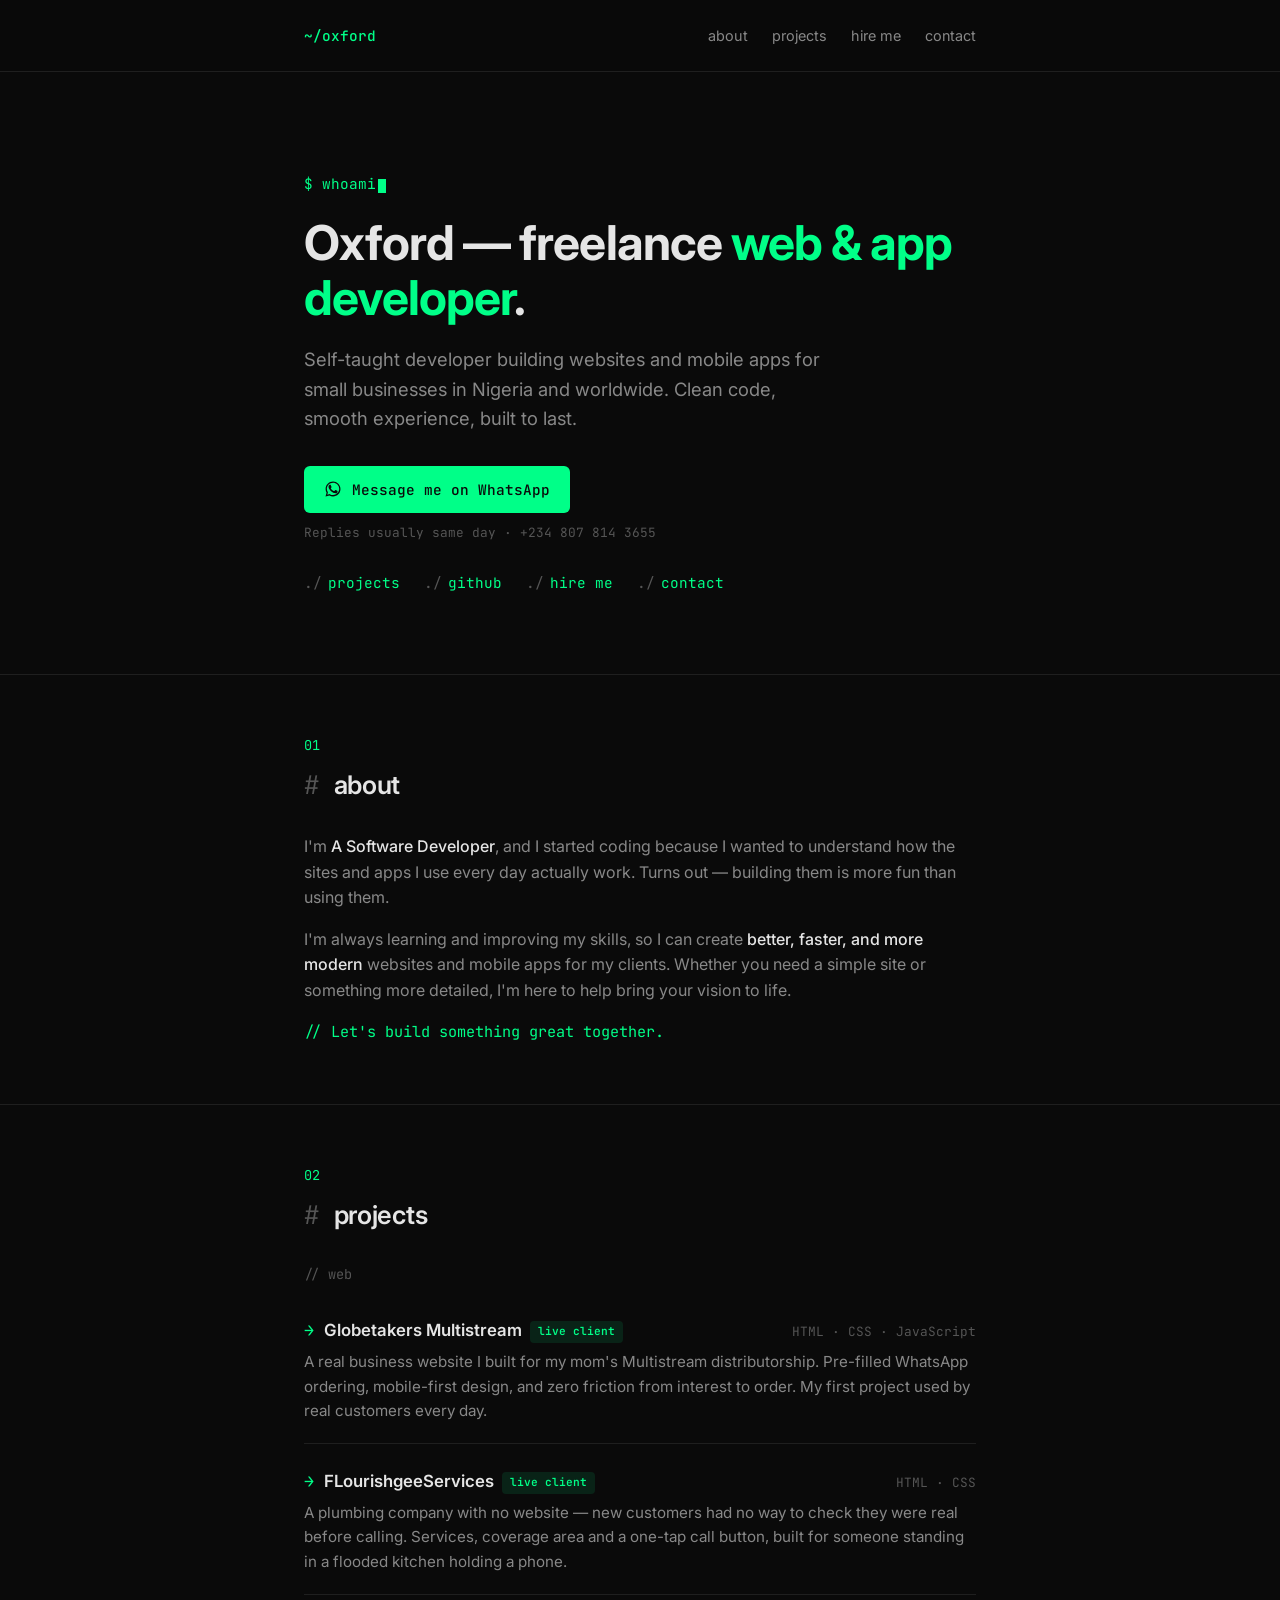
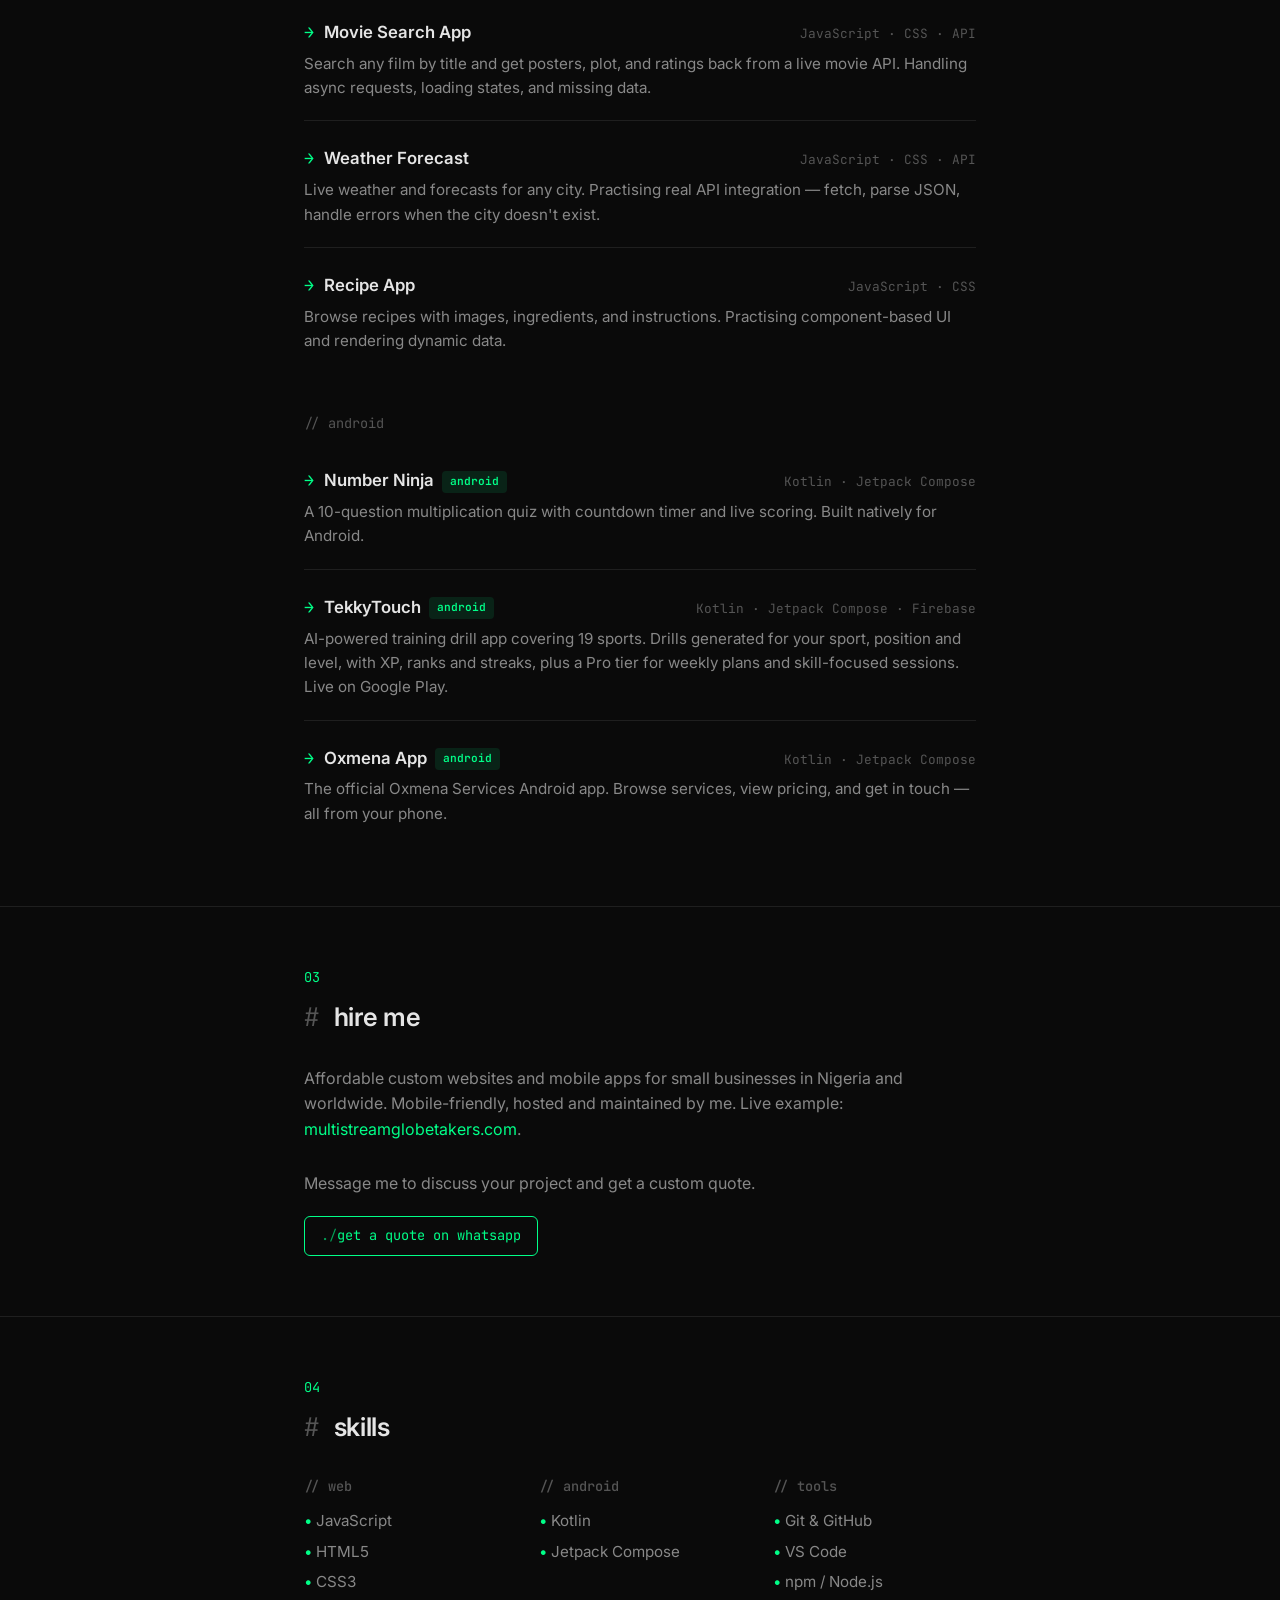
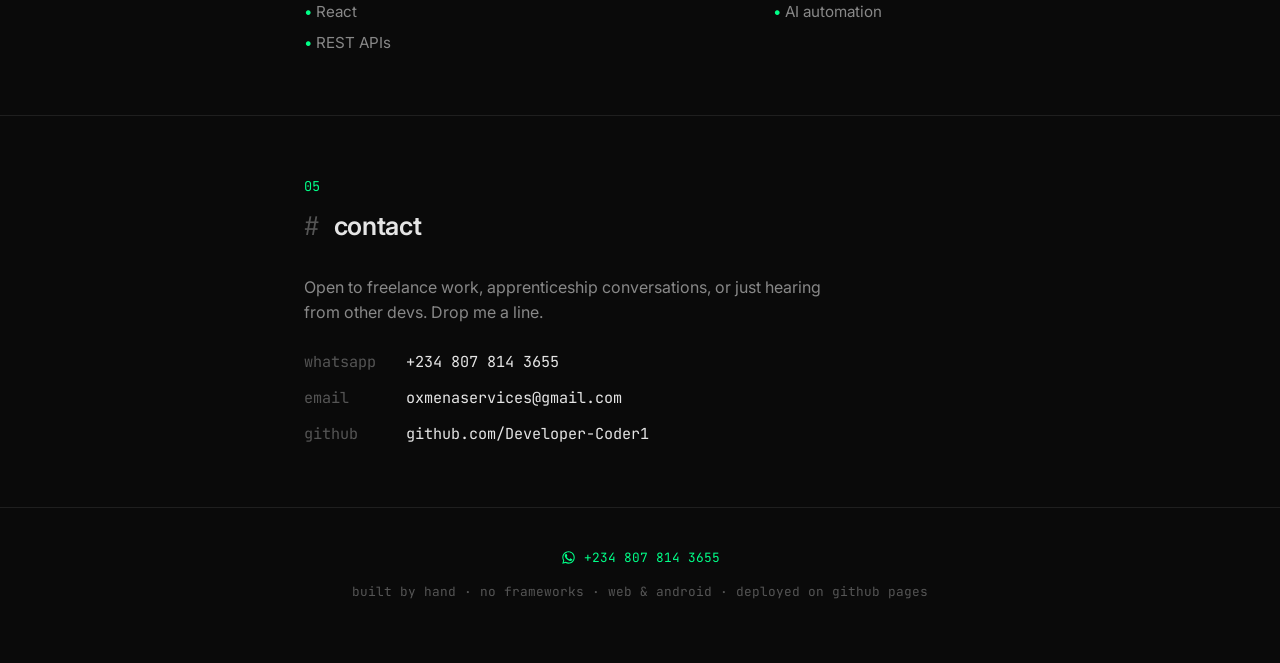
==== commit 3e7950cd: "Add client website to portfolio and cloudfare analytics" ====
--- a/index.html
+++ b/index.html
@@ -526,6 +526,13 @@
         </div>
         <p>A real business website I built for my mom's Multistream distributorship. Pre-filled WhatsApp ordering, mobile-first design, and zero friction from interest to order. My first project used by real customers every day.</p>
       </a>
+      <a class="project" href="https://www.flourishgeeservices.com/" target="_blank" rel="noopener">
+        <div class="project-header">
+          <span class="project-name">FLourishgeeServices<span class="project-badge">live client</span></span>
+          <span class="project-tech">HTML · CSS</span>
+        </div>
+        <p>A plumbing company with no website — new customers had no way to check they were real before calling. Services, coverage area and a one-tap call button, built for someone standing in a flooded kitchen holding a phone.</p>
+      </a>
       <a class="project" href="https://movie-search-app-one-flax.vercel.app" target="_blank" rel="noopener">
         <div class="project-header">
           <span class="project-name">Movie Search App</span>
@@ -546,13 +553,6 @@
           <span class="project-tech">JavaScript · CSS</span>
         </div>
         <p>Browse recipes with images, ingredients, and instructions. Practising component-based UI and rendering dynamic data.</p>
-      </a>
-      <a class="project" href="https://youtube-clone-phi-eight-50.vercel.app" target="_blank" rel="noopener">
-        <div class="project-header">
-          <span class="project-name">YouTube Clone</span>
-          <span class="project-tech">HTML · CSS</span>
-        </div>
-        <p>A pixel-level recreation of YouTube's homepage UI. Built entirely by hand in HTML and CSS to lock in Flexbox, Grid, and positioning fundamentals.</p>
       </a>
     </div>
 
@@ -709,5 +709,6 @@
   ]
 }
 </script>
+<!-- Cloudflare Web Analytics --><script type='module' src='https://static.cloudflareinsights.com/beacon.min.js' data-cf-beacon='{"token": "b1c600ba4bae4621bb2f4001277c1960"}'></script><!-- End Cloudflare Web Analytics -->
 </body>
 </html>
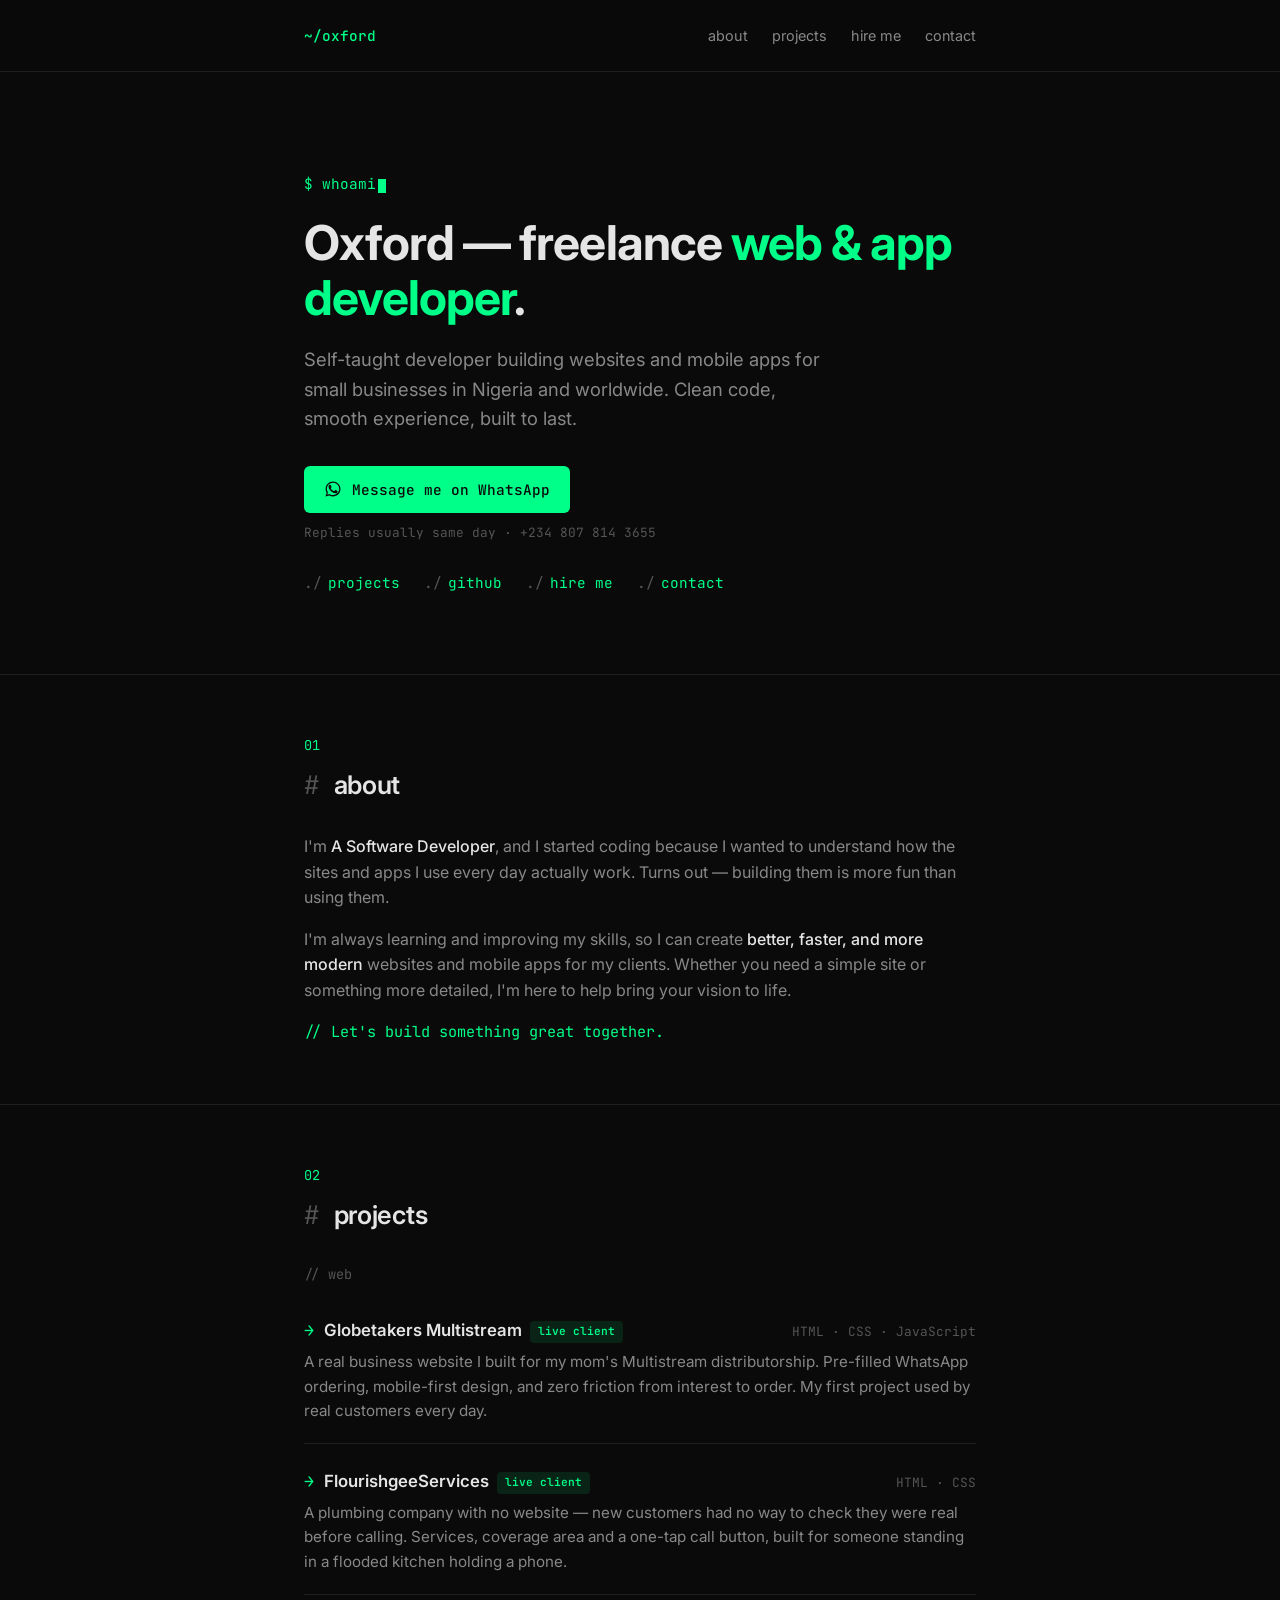
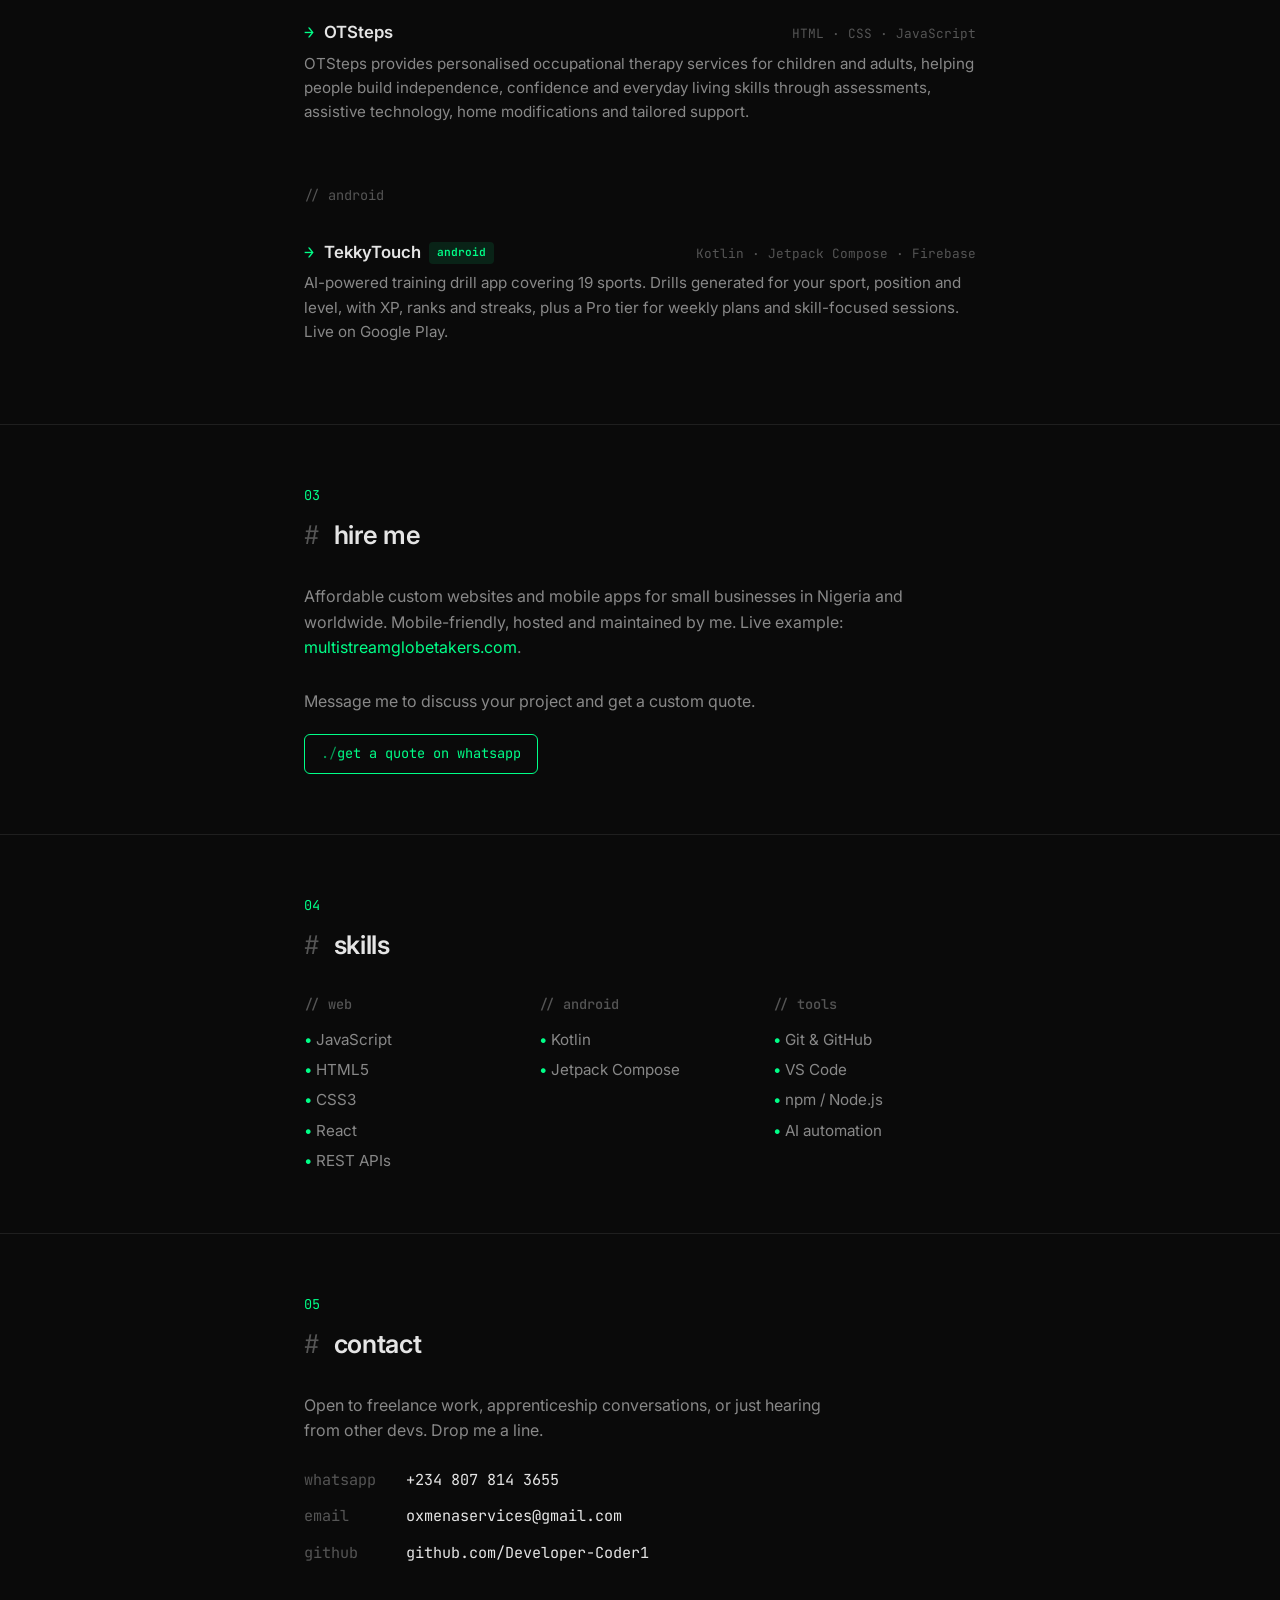
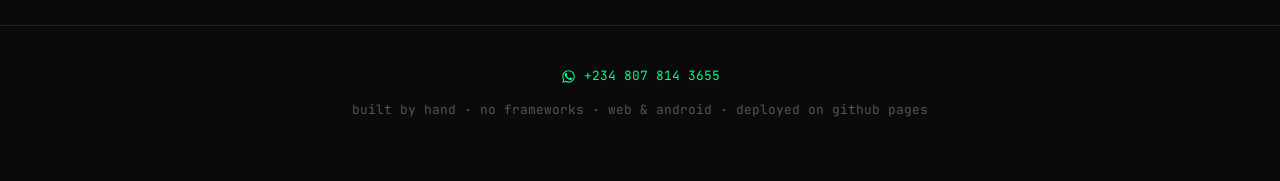
==== commit e7858094: "Upgrade Portfolio Add OTsteps and remove odd android apps" ====
--- a/index.html
+++ b/index.html
@@ -528,43 +528,24 @@
       </a>
       <a class="project" href="https://www.flourishgeeservices.com/" target="_blank" rel="noopener">
         <div class="project-header">
-          <span class="project-name">FLourishgeeServices<span class="project-badge">live client</span></span>
+          <span class="project-name">FlourishgeeServices<span class="project-badge">live client</span></span>
           <span class="project-tech">HTML · CSS</span>
         </div>
         <p>A plumbing company with no website — new customers had no way to check they were real before calling. Services, coverage area and a one-tap call button, built for someone standing in a flooded kitchen holding a phone.</p>
       </a>
-      <a class="project" href="https://movie-search-app-one-flax.vercel.app" target="_blank" rel="noopener">
+     
+     
+      <a class="project" href="https://otsteps.com/" target="_blank" rel="noopener">
         <div class="project-header">
-          <span class="project-name">Movie Search App</span>
-          <span class="project-tech">JavaScript · CSS · API</span>
+          <span class="project-name">OTSteps</span>
+          <span class="project-tech">HTML · CSS · JavaScript</span>
         </div>
-        <p>Search any film by title and get posters, plot, and ratings back from a live movie API. Handling async requests, loading states, and missing data.</p>
-      </a>
-      <a class="project" href="https://weather-forecast-project-zeta.vercel.app" target="_blank" rel="noopener">
-        <div class="project-header">
-          <span class="project-name">Weather Forecast</span>
-          <span class="project-tech">JavaScript · CSS · API</span>
-        </div>
-        <p>Live weather and forecasts for any city. Practising real API integration — fetch, parse JSON, handle errors when the city doesn't exist.</p>
-      </a>
-      <a class="project" href="https://recipe-app-phi-seven-26.vercel.app" target="_blank" rel="noopener">
-        <div class="project-header">
-          <span class="project-name">Recipe App</span>
-          <span class="project-tech">JavaScript · CSS</span>
-        </div>
-        <p>Browse recipes with images, ingredients, and instructions. Practising component-based UI and rendering dynamic data.</p>
+        <p>OTSteps provides personalised occupational therapy services for children and adults, helping people build independence, confidence and everyday living skills through assessments, assistive technology, home modifications and tailored support.</p>
       </a>
     </div>
 
     <p style="font-family: 'JetBrains Mono', monospace; font-size: 0.85rem; color: var(--text-faint); margin-top: 40px; margin-bottom: 12px;">// android</p>
     <div class="projects">
-      <a class="project" href="https://drive.google.com/file/d/12guSor7JVhcMAzMEtqjphA_DUZGml_Up/view?usp=drive_link" target="_blank" rel="noopener">
-        <div class="project-header">
-          <span class="project-name">Number Ninja<span class="project-badge">android</span></span>
-          <span class="project-tech">Kotlin · Jetpack Compose</span>
-        </div>
-        <p>A 10-question multiplication quiz with countdown timer and live scoring. Built natively for Android.</p>
-      </a>
 
       <a class="project" href="apps/tekkytouch/index.html">
   <div class="project-header">
@@ -574,13 +555,6 @@
   <p>AI-powered training drill app covering 19 sports. Drills generated for your sport, position and level, with XP, ranks and streaks, plus a Pro tier for weekly plans and skill-focused sessions. Live on Google Play.</p>
 </a>
 
-      <a class="project" href="https://drive.google.com/file/d/1FTjlqcPFk94S-OUprCwX1YQOne4w-sd7/view?usp=drive_link" target="_blank" rel="noopener">
-        <div class="project-header">
-          <span class="project-name">Oxmena App<span class="project-badge">android</span></span>
-          <span class="project-tech">Kotlin · Jetpack Compose</span>
-        </div>
-        <p>The official Oxmena Services Android app. Browse services, view pricing, and get in touch — all from your phone.</p>
-      </a>
     </div>
 
   </div>
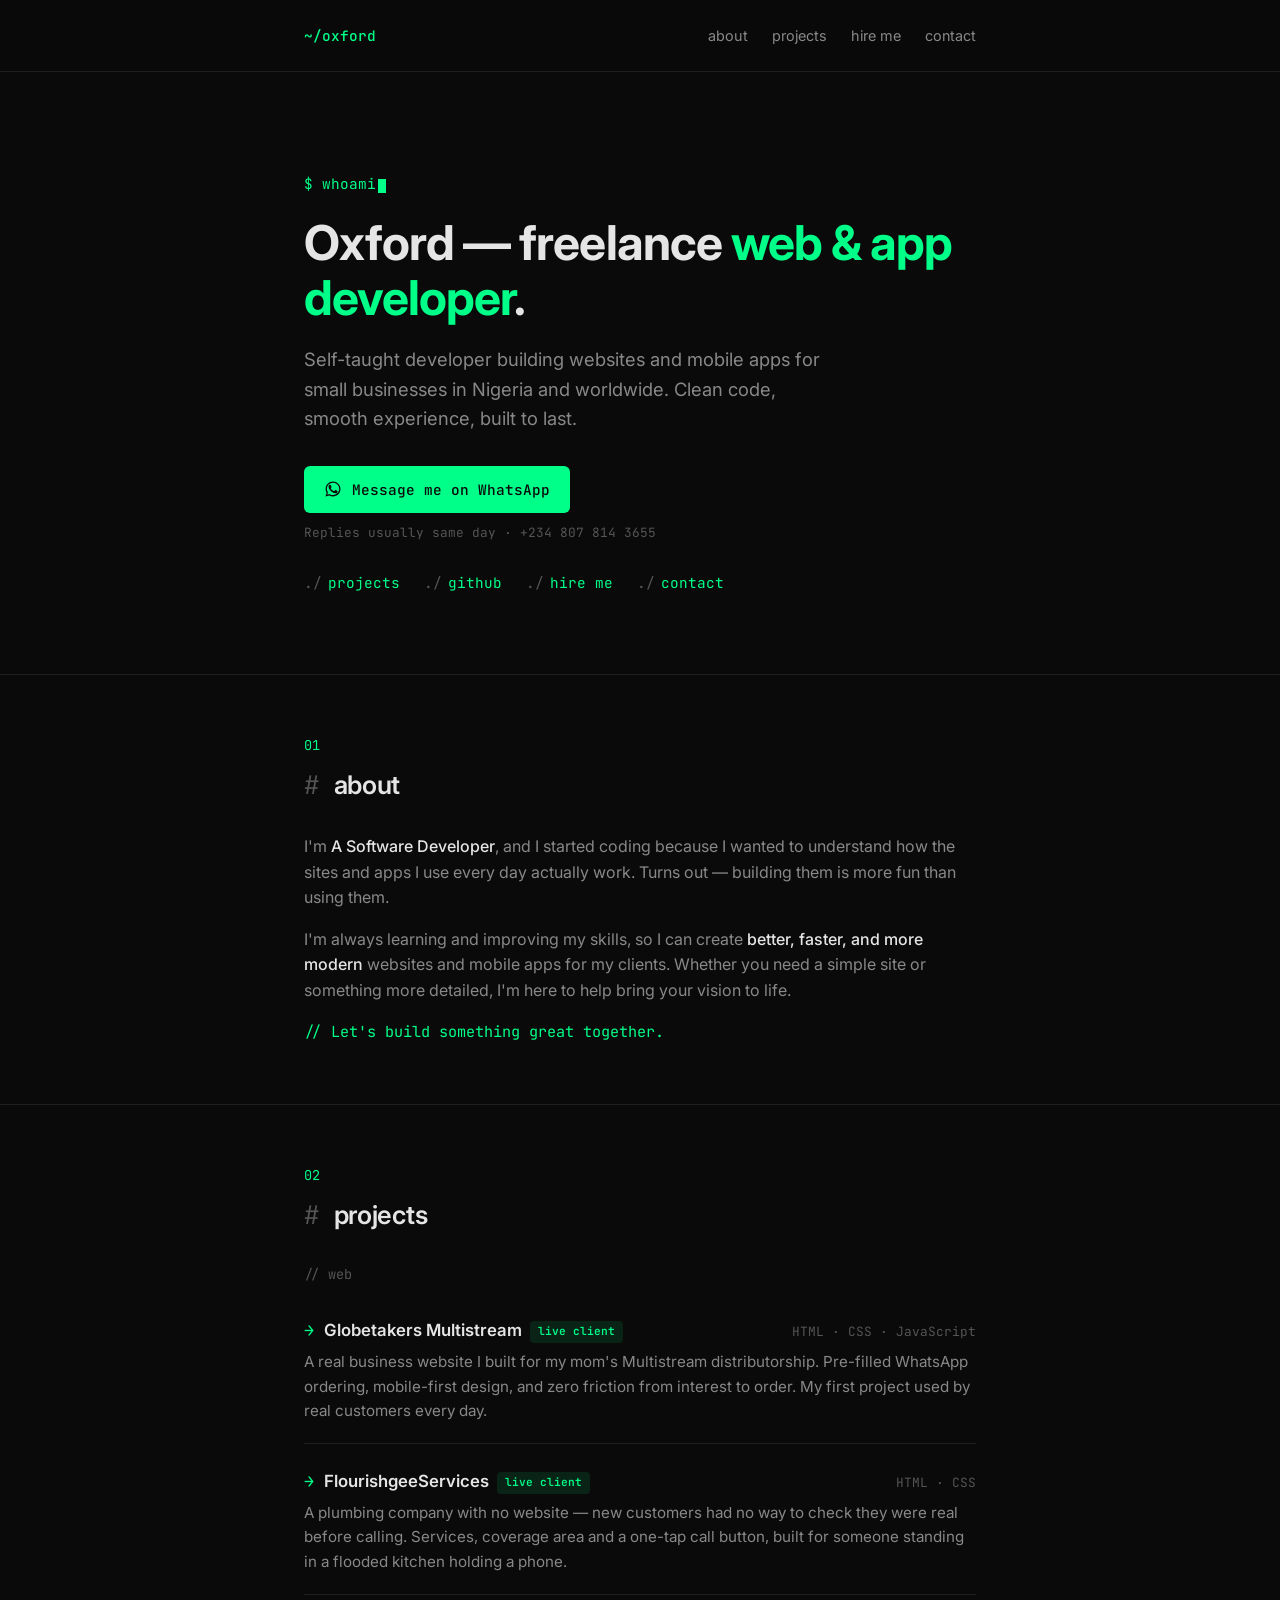
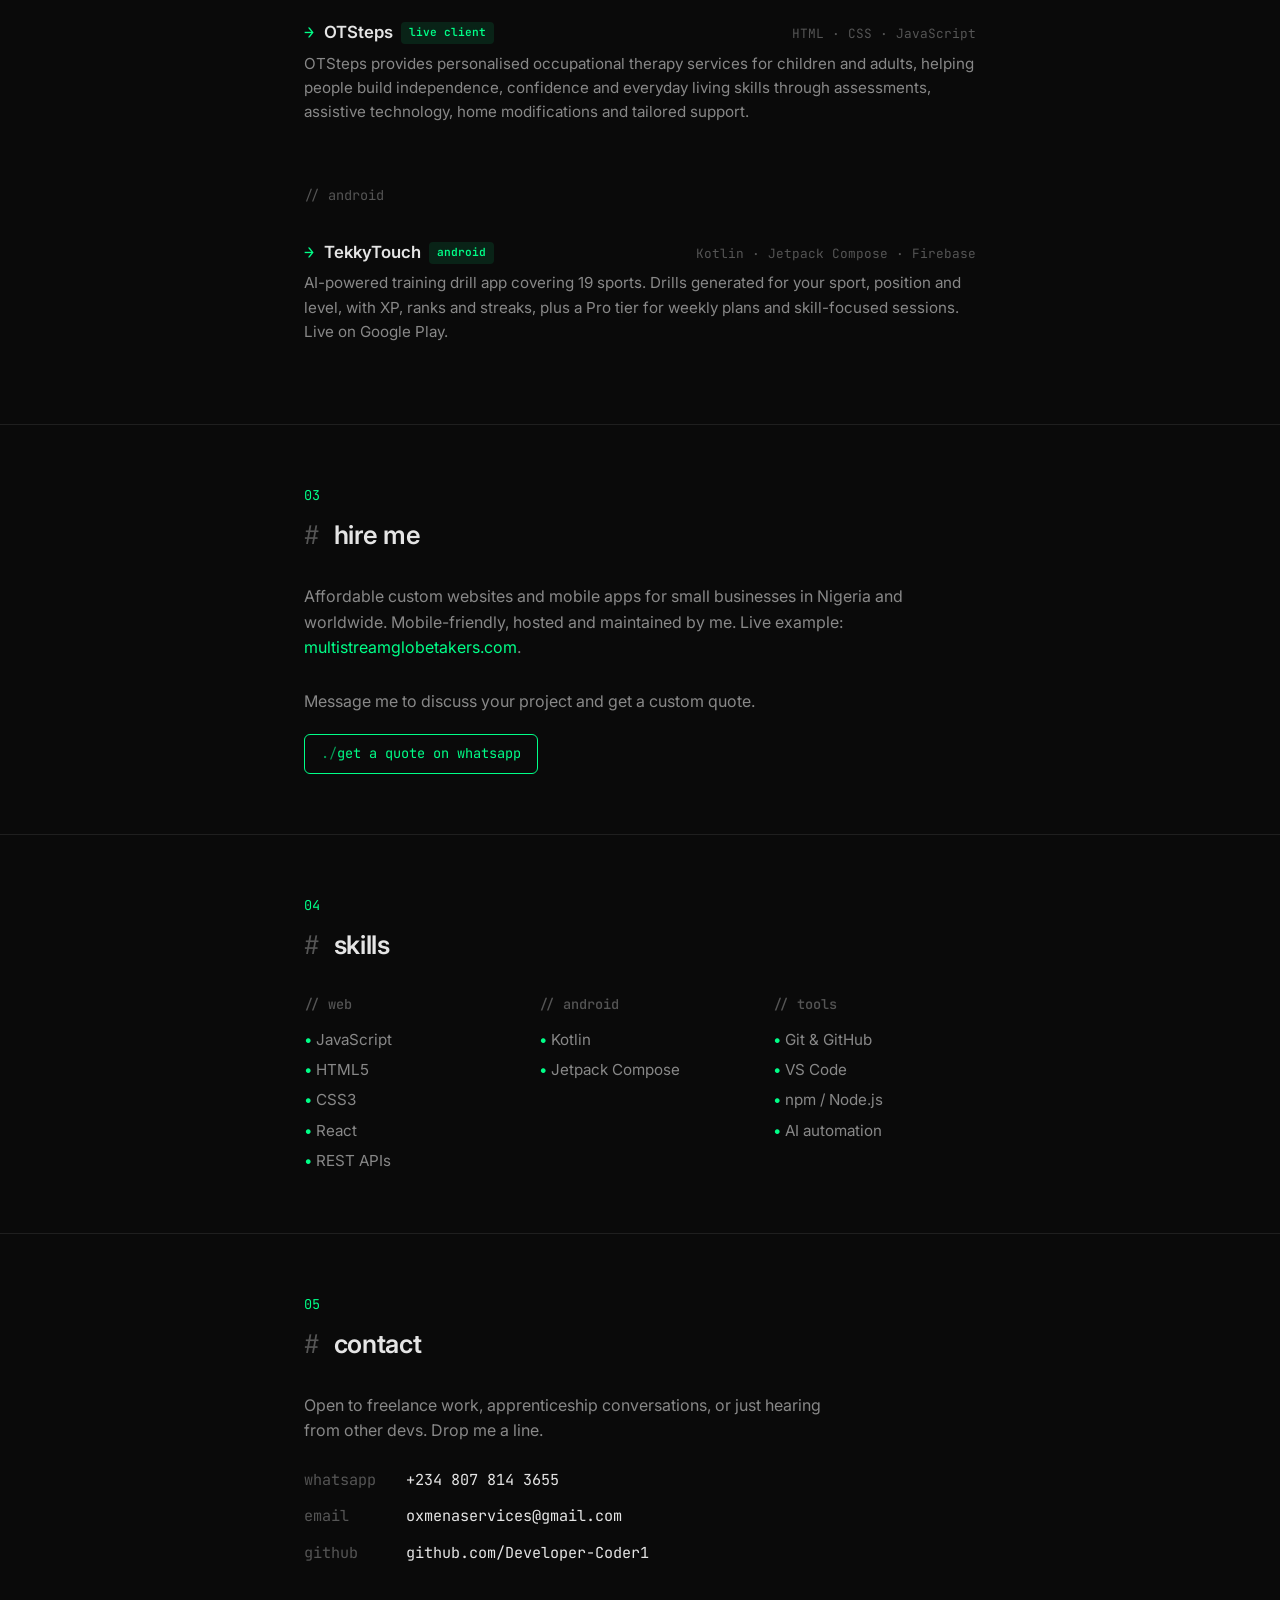
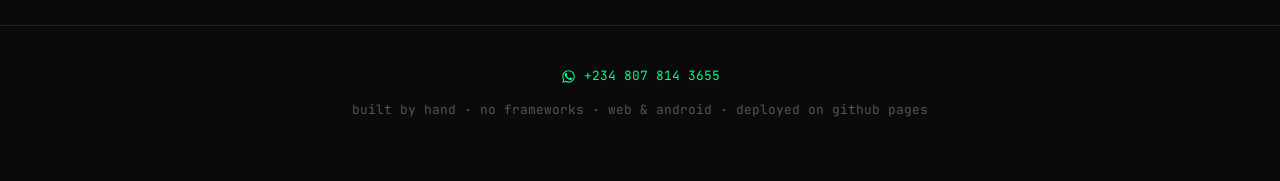
==== commit 4c82514b: "Add Live client tag to OTsteps" ====
--- a/index.html
+++ b/index.html
@@ -537,7 +537,7 @@
      
       <a class="project" href="https://otsteps.com/" target="_blank" rel="noopener">
         <div class="project-header">
-          <span class="project-name">OTSteps</span>
+          <span class="project-name">OTSteps<span class="project-badge">live client</span></span>
           <span class="project-tech">HTML · CSS · JavaScript</span>
         </div>
         <p>OTSteps provides personalised occupational therapy services for children and adults, helping people build independence, confidence and everyday living skills through assessments, assistive technology, home modifications and tailored support.</p>
